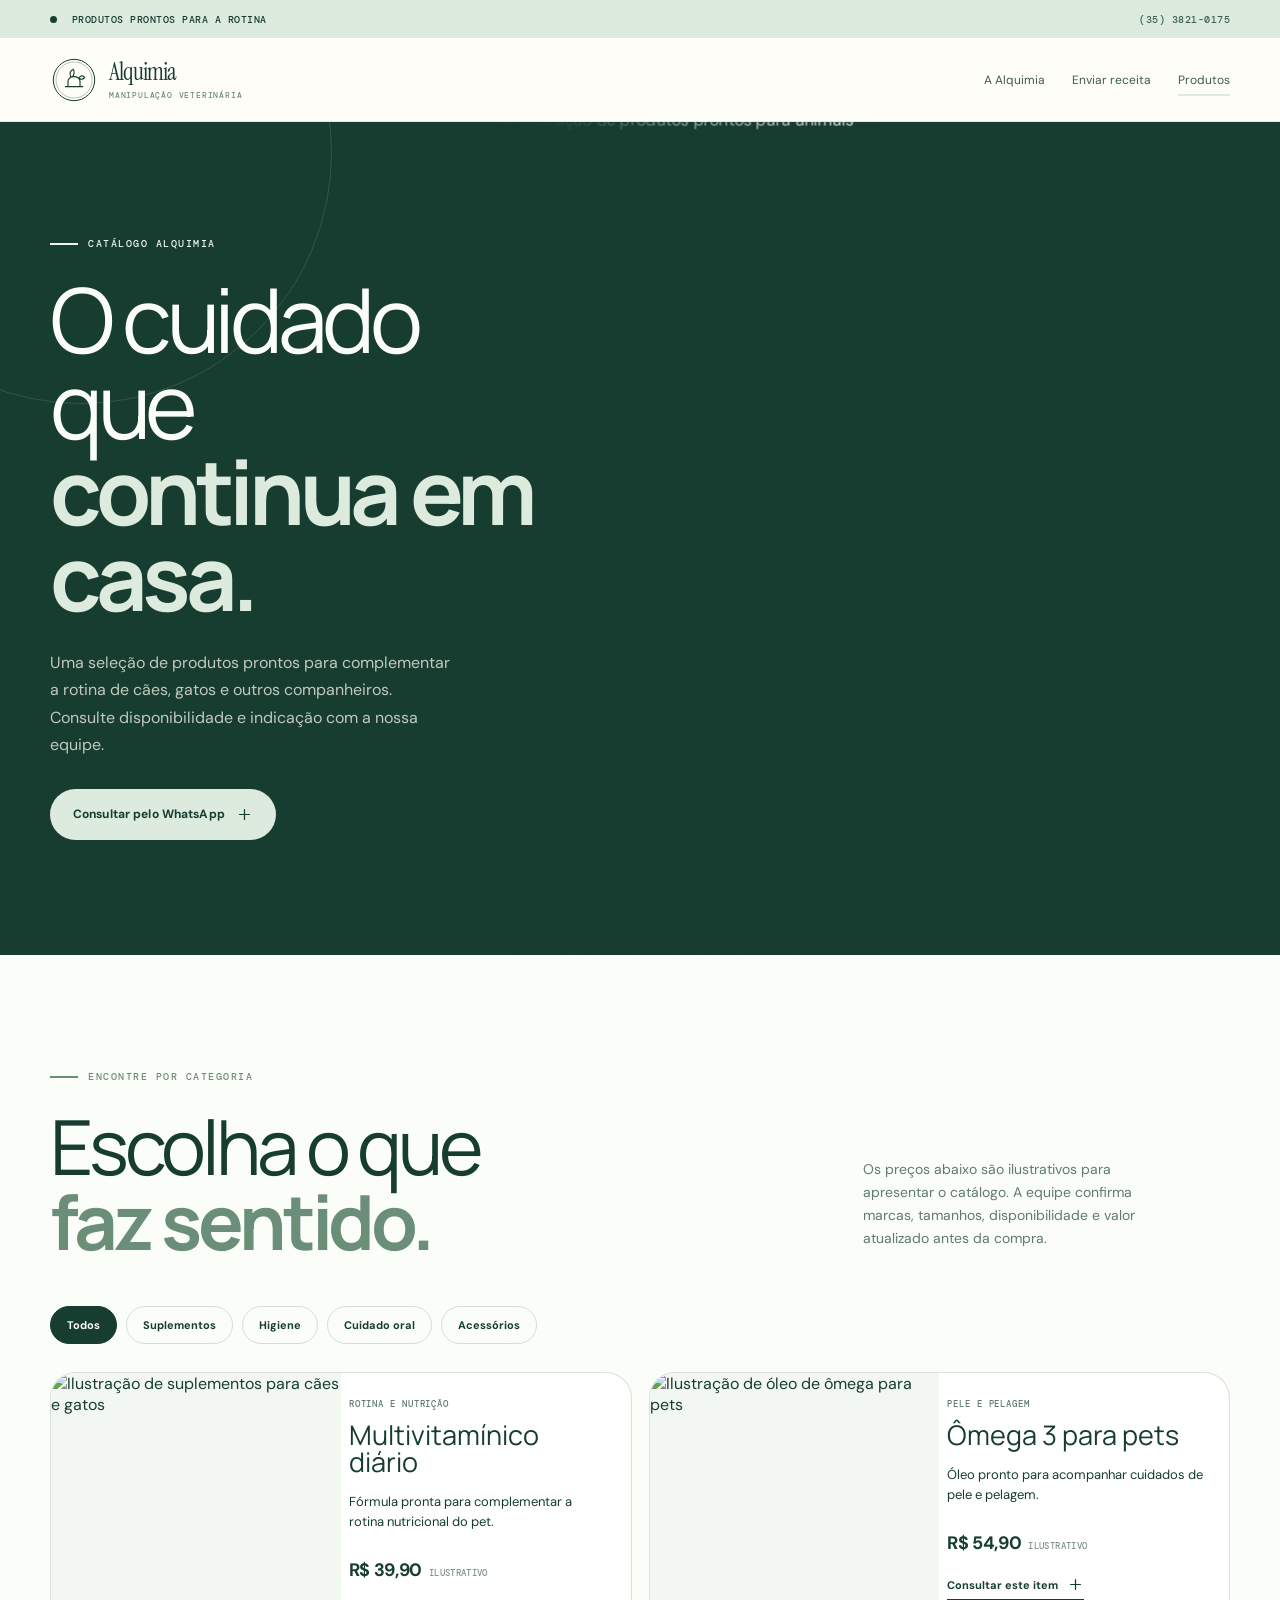
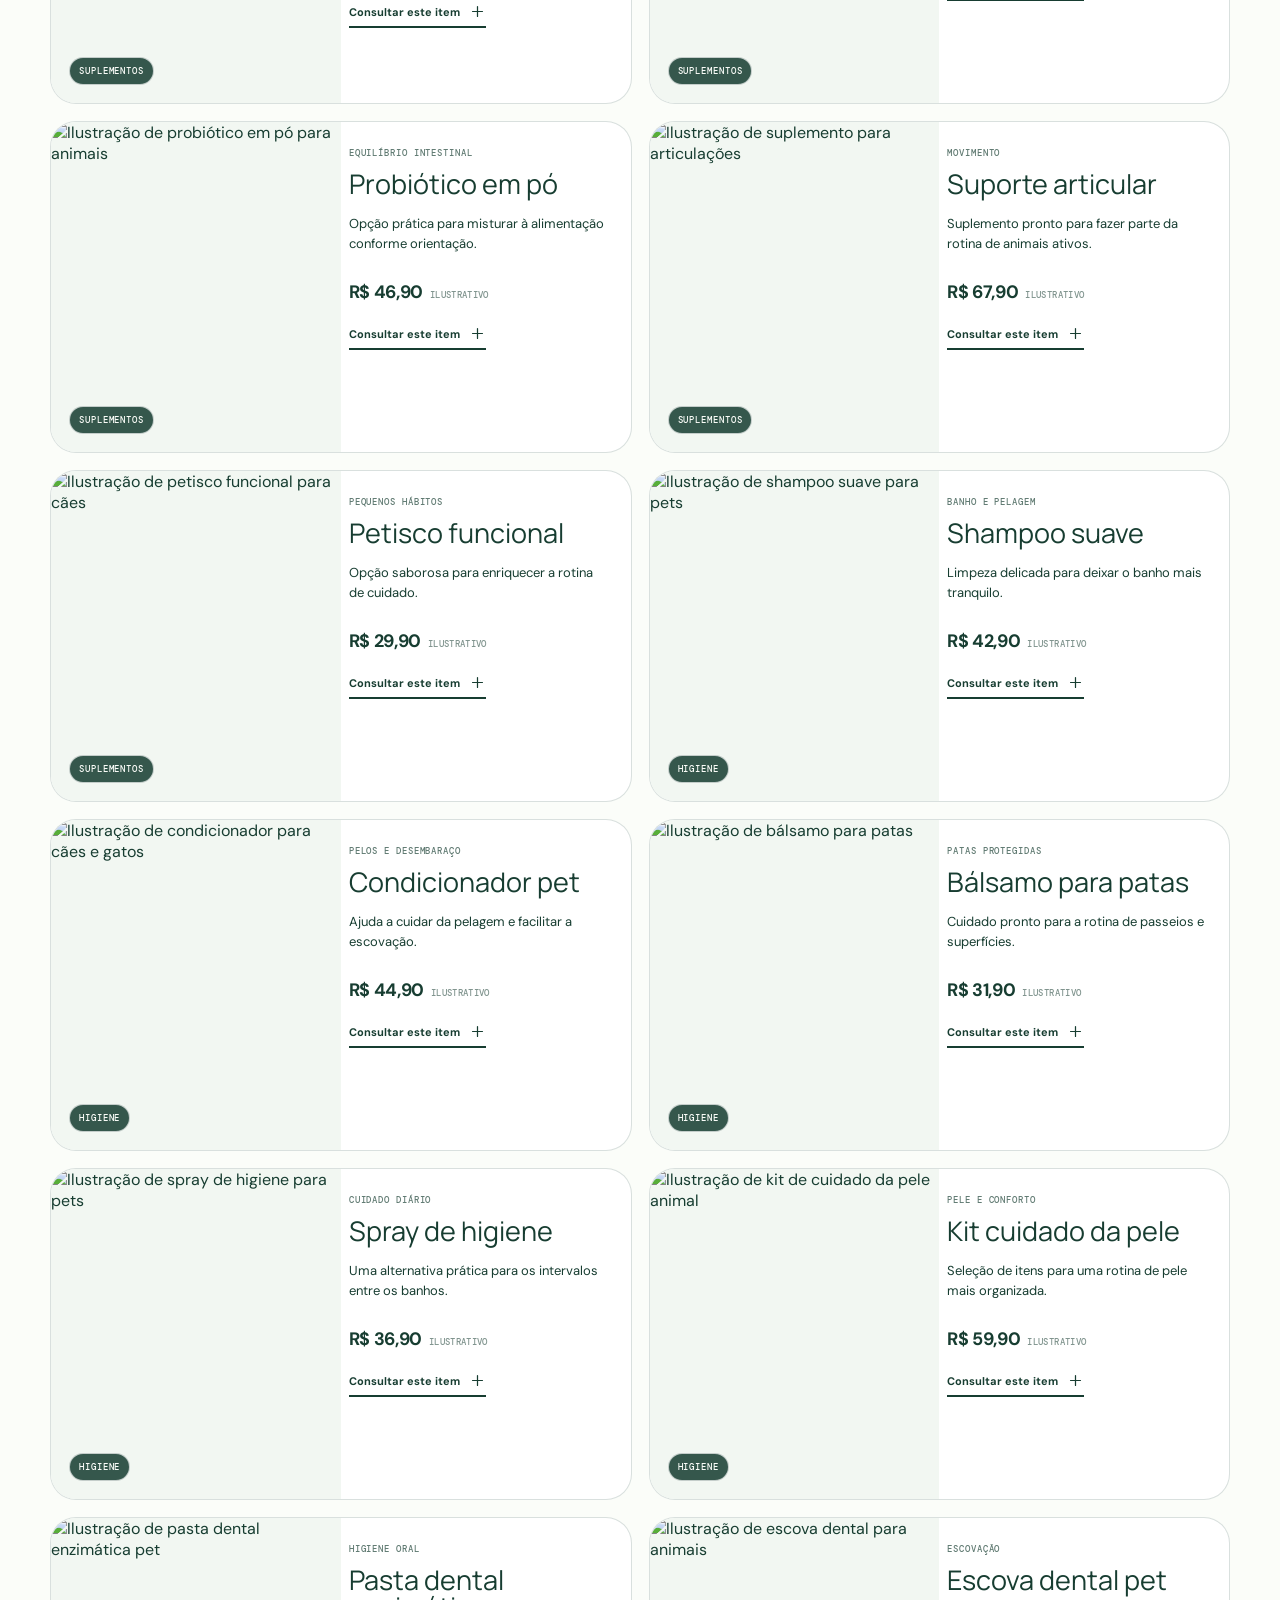
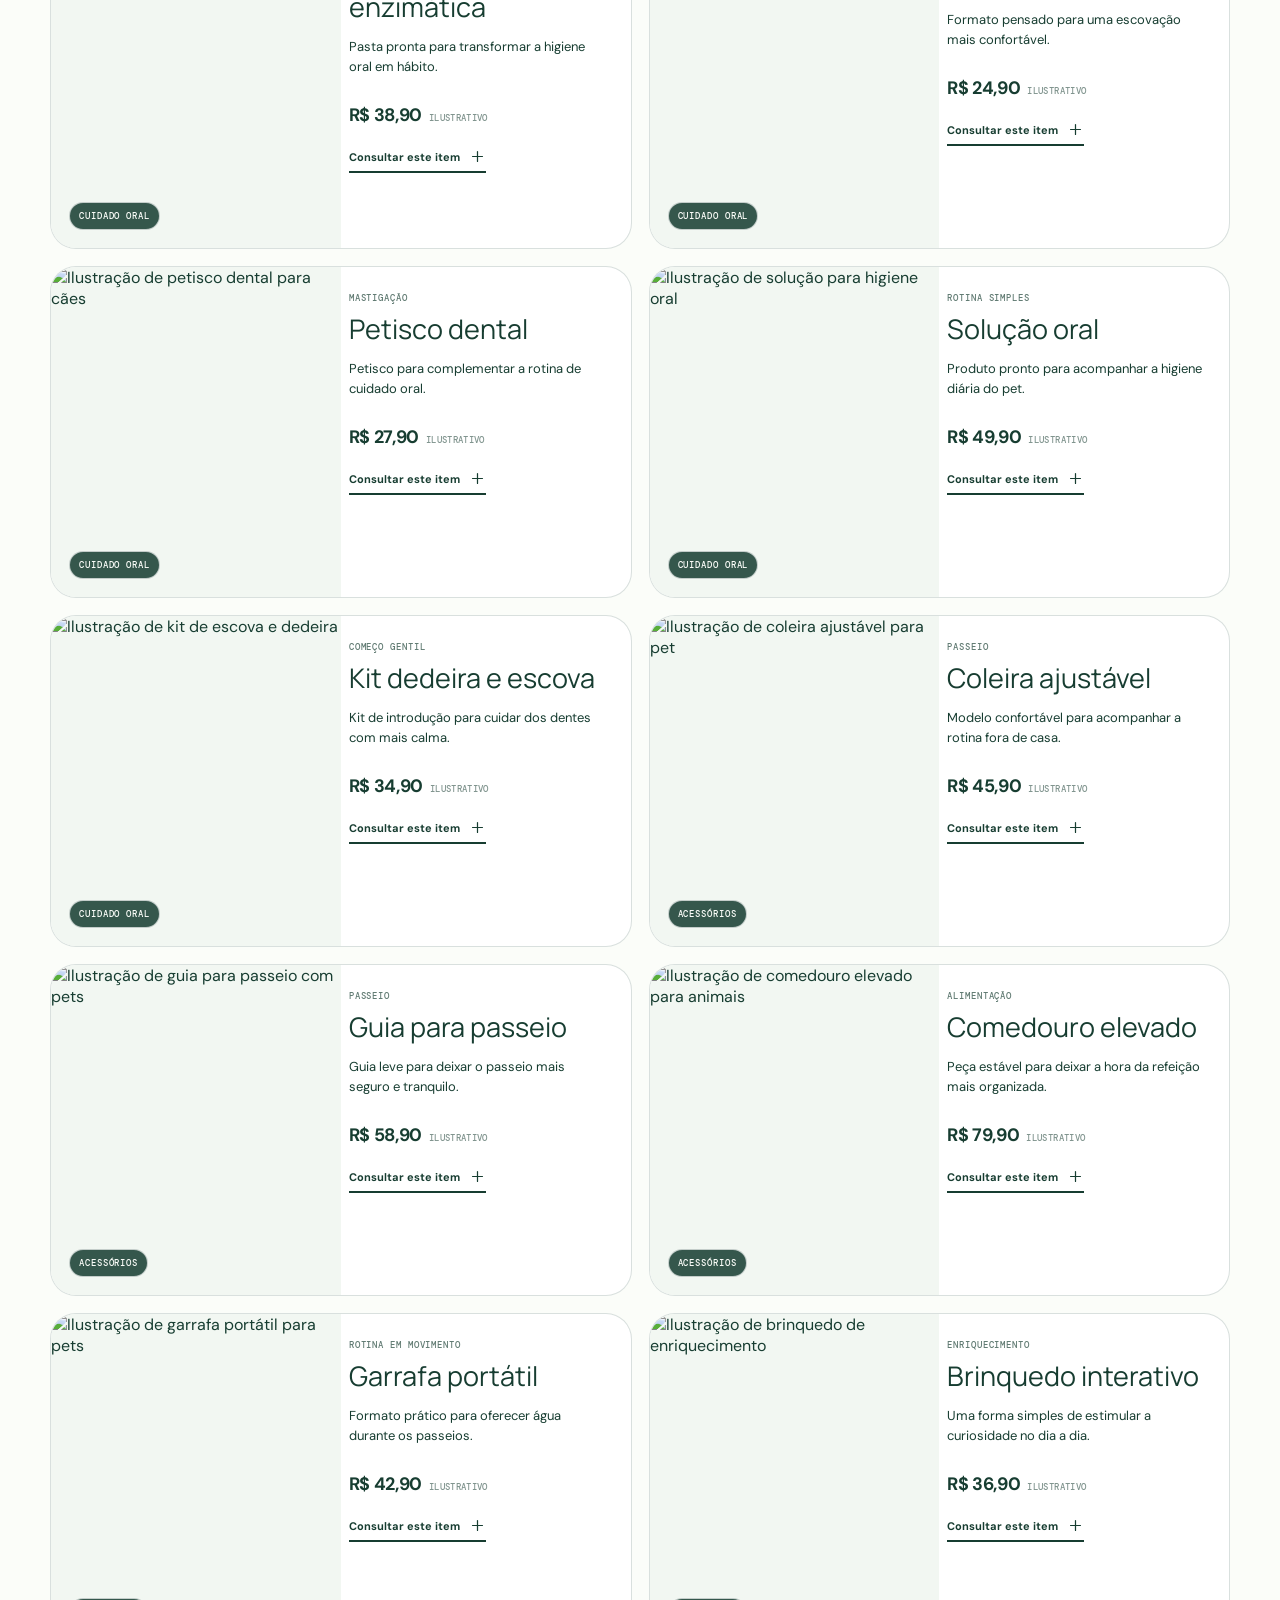
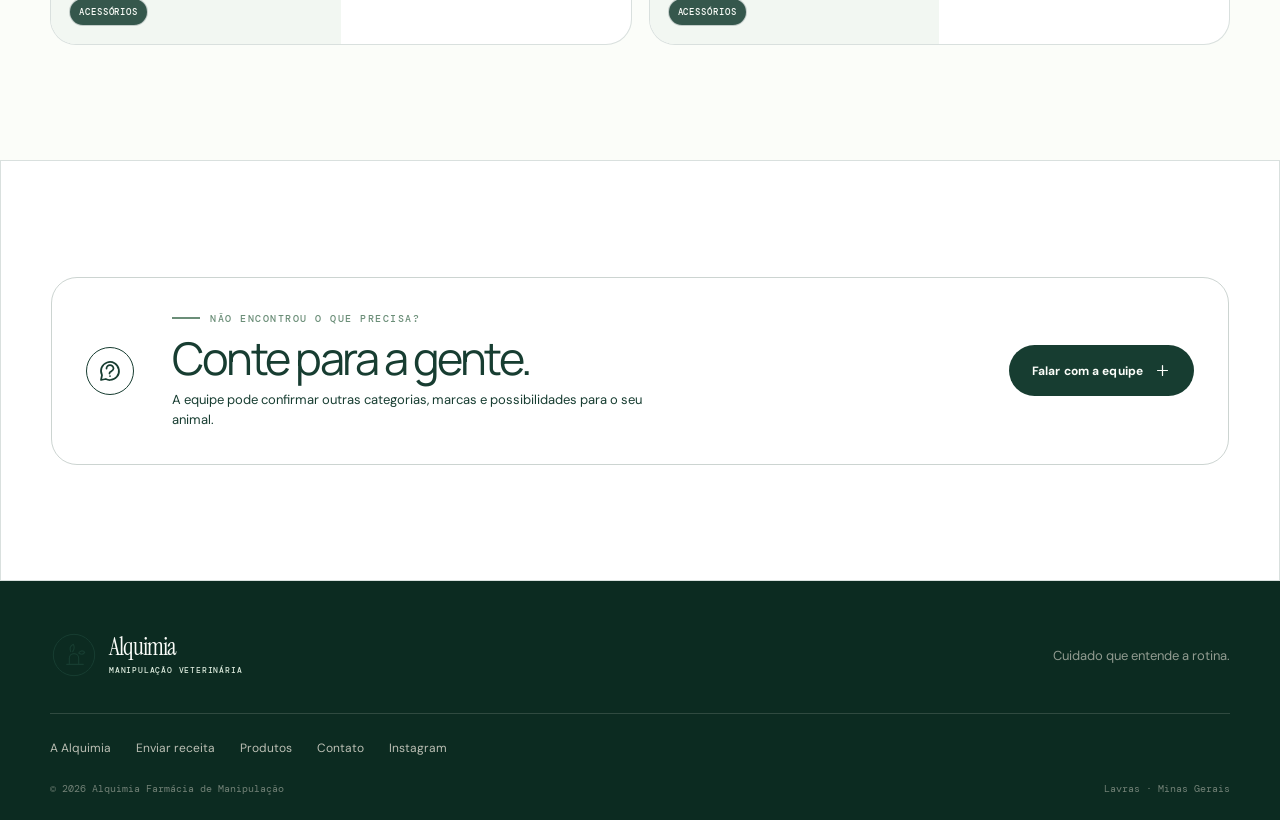
==== produtos.html @ 84a44ffa "Publish Alquimia veterinary pharmacy site Responsive Alquimia veterinary compounding pharmacy site f" ====
<!doctype html>
<html lang="pt-BR">
  <head>
    <meta charset="utf-8" />
    <meta name="viewport" content="width=device-width, initial-scale=1" />
    <meta name="theme-color" content="#173d31" />
    <meta name="description" content="Produtos prontos para a rotina do seu animal na Alquimia, em Lavras." />
    <title>Produtos prontos · Alquimia</title>
    <link rel="stylesheet" href="styles.css" />
  </head>
  <body class="catalog-page">
    <a class="skip-link" href="#conteudo">Ir para o conteúdo principal</a>
    <div class="topline"><p><span class="topline__dot" aria-hidden="true"></span> Produtos prontos para a rotina</p><a href="tel:+553538210175">(35) 3821-0175</a></div>
    <header class="site-header"><a class="brand" href="index.html" aria-label="Alquimia, início"><span class="brand__mark" aria-hidden="true"><svg viewBox="0 0 72 72"><circle cx="36" cy="36" r="31" fill="none" stroke="currentColor" stroke-width="1.5"/><circle cx="36" cy="36" r="27" fill="none" stroke="currentColor" stroke-width=".7" opacity=".65"/><path d="M23 46h26M27 46v-8c0-4 4-7 9-7s9 3 9 7v8M31 31c-2-5 0-9 4-11 2 4 2 7-1 11M43 33c3-4 7-4 9-1-2 3-5 4-9 1Z" fill="none" stroke="currentColor" stroke-width="1.7" stroke-linecap="round" stroke-linejoin="round"/></svg></span><span class="brand__words"><strong>Alquimia</strong><small>Manipulação veterinária</small></span></a><button class="menu-toggle" type="button" aria-label="Abrir menu" aria-expanded="false" aria-controls="site-nav" data-menu-toggle><span class="sr-only">Abrir menu</span><span></span><span></span></button><nav class="site-nav" id="site-nav" aria-label="Navegação principal" data-nav><a href="index.html#sobre">A Alquimia</a><a href="index.html#receita">Enviar receita</a><a class="is-current" href="produtos.html">Produtos</a></nav></header>

    <main id="conteudo">
      <section class="catalog-hero"><div class="catalog-hero__copy reveal"><p class="eyebrow eyebrow--light"><span></span> Catálogo Alquimia</p><h1>O cuidado que<br /><em>continua em casa.</em></h1><p>Uma seleção de produtos prontos para complementar a rotina de cães, gatos e outros companheiros. Consulte disponibilidade e indicação com a nossa equipe.</p><a class="button button--coral" href="https://wa.me/553538210175?text=Ol%C3%A1%2C%20Alquimia%21%20Gostaria%20de%20consultar%20os%20produtos%20prontos%20dispon%C3%ADveis." target="_blank" rel="noreferrer">Consultar pelo WhatsApp <span class="button__icon" aria-hidden="true"><svg viewBox="0 0 24 24"><path d="M12 5v14M5 12h14"/></svg></span></a></div><div class="catalog-hero__image interactive-media reveal reveal--delay" data-interactive-media><img src="assets/ready-products-v2.png" alt="Ilustração de produtos prontos para animais" /></div></section>

      <section class="catalog section-pad"><div class="catalog__top reveal"><div><p class="eyebrow"><span></span> Encontre por categoria</p><h2>Escolha o que<br /><em>faz sentido.</em></h2></div><p>Os preços abaixo são ilustrativos para apresentar o catálogo. A equipe confirma marcas, tamanhos, disponibilidade e valor atualizado antes da compra.</p></div><div class="catalog-filters reveal reveal--delay" role="group" aria-label="Filtrar produtos"><button class="filter-button is-active" type="button" data-filter="all">Todos</button><button class="filter-button" type="button" data-filter="suplementos">Suplementos</button><button class="filter-button" type="button" data-filter="higiene">Higiene</button><button class="filter-button" type="button" data-filter="oral">Cuidado oral</button><button class="filter-button" type="button" data-filter="acessorios">Acessórios</button></div><div class="catalog-grid">
        <article class="catalog-card catalog-card--coral reveal" data-category="suplementos"><div class="catalog-card__visual"><img class="product-photo" src="assets/products-supplements.png" alt="Ilustração de suplementos para cães e gatos" loading="lazy" /><span class="catalog-card__tag">SUPLEMENTOS</span></div><div class="catalog-card__content"><p class="catalog-card__category">Rotina e nutrição</p><h3>Multivitamínico diário</h3><p>Fórmula pronta para complementar a rotina nutricional do pet.</p><strong class="product-price">R$ 39,90 <small>ilustrativo</small></strong><button class="catalog-link" type="button" data-product="multivitamínico diário">Consultar este item <span class="button__icon" aria-hidden="true"><svg viewBox="0 0 24 24"><path d="M12 5v14M5 12h14"/></svg></span></button></div></article>
        <article class="catalog-card catalog-card--coral reveal reveal--delay" data-category="suplementos"><div class="catalog-card__visual"><img class="product-photo" src="assets/products-supplements.png" alt="Ilustração de óleo de ômega para pets" loading="lazy" /><span class="catalog-card__tag">SUPLEMENTOS</span></div><div class="catalog-card__content"><p class="catalog-card__category">Pele e pelagem</p><h3>Ômega 3 para pets</h3><p>Óleo pronto para acompanhar cuidados de pele e pelagem.</p><strong class="product-price">R$ 54,90 <small>ilustrativo</small></strong><button class="catalog-link" type="button" data-product="ômega 3 para pets">Consultar este item <span class="button__icon" aria-hidden="true"><svg viewBox="0 0 24 24"><path d="M12 5v14M5 12h14"/></svg></span></button></div></article>
        <article class="catalog-card catalog-card--coral reveal reveal--delay" data-category="suplementos"><div class="catalog-card__visual"><img class="product-photo" src="assets/products-supplements.png" alt="Ilustração de probiótico em pó para animais" loading="lazy" /><span class="catalog-card__tag">SUPLEMENTOS</span></div><div class="catalog-card__content"><p class="catalog-card__category">Equilíbrio intestinal</p><h3>Probiótico em pó</h3><p>Opção prática para misturar à alimentação conforme orientação.</p><strong class="product-price">R$ 46,90 <small>ilustrativo</small></strong><button class="catalog-link" type="button" data-product="probiótico em pó">Consultar este item <span class="button__icon" aria-hidden="true"><svg viewBox="0 0 24 24"><path d="M12 5v14M5 12h14"/></svg></span></button></div></article>
        <article class="catalog-card catalog-card--coral reveal reveal--delay" data-category="suplementos"><div class="catalog-card__visual"><img class="product-photo" src="assets/products-supplements.png" alt="Ilustração de suplemento para articulações" loading="lazy" /><span class="catalog-card__tag">SUPLEMENTOS</span></div><div class="catalog-card__content"><p class="catalog-card__category">Movimento</p><h3>Suporte articular</h3><p>Suplemento pronto para fazer parte da rotina de animais ativos.</p><strong class="product-price">R$ 67,90 <small>ilustrativo</small></strong><button class="catalog-link" type="button" data-product="suporte articular">Consultar este item <span class="button__icon" aria-hidden="true"><svg viewBox="0 0 24 24"><path d="M12 5v14M5 12h14"/></svg></span></button></div></article>
        <article class="catalog-card catalog-card--coral reveal reveal--delay" data-category="suplementos"><div class="catalog-card__visual"><img class="product-photo" src="assets/products-supplements.png" alt="Ilustração de petisco funcional para cães" loading="lazy" /><span class="catalog-card__tag">SUPLEMENTOS</span></div><div class="catalog-card__content"><p class="catalog-card__category">Pequenos hábitos</p><h3>Petisco funcional</h3><p>Opção saborosa para enriquecer a rotina de cuidado.</p><strong class="product-price">R$ 29,90 <small>ilustrativo</small></strong><button class="catalog-link" type="button" data-product="petisco funcional">Consultar este item <span class="button__icon" aria-hidden="true"><svg viewBox="0 0 24 24"><path d="M12 5v14M5 12h14"/></svg></span></button></div></article>
        <article class="catalog-card catalog-card--yellow reveal" data-category="higiene"><div class="catalog-card__visual"><img class="product-photo" src="assets/products-hygiene.png" alt="Ilustração de shampoo suave para pets" loading="lazy" /><span class="catalog-card__tag">HIGIENE</span></div><div class="catalog-card__content"><p class="catalog-card__category">Banho e pelagem</p><h3>Shampoo suave</h3><p>Limpeza delicada para deixar o banho mais tranquilo.</p><strong class="product-price">R$ 42,90 <small>ilustrativo</small></strong><button class="catalog-link" type="button" data-product="shampoo suave">Consultar este item <span class="button__icon" aria-hidden="true"><svg viewBox="0 0 24 24"><path d="M12 5v14M5 12h14"/></svg></span></button></div></article>
        <article class="catalog-card catalog-card--yellow reveal reveal--delay" data-category="higiene"><div class="catalog-card__visual"><img class="product-photo" src="assets/products-hygiene.png" alt="Ilustração de condicionador para cães e gatos" loading="lazy" /><span class="catalog-card__tag">HIGIENE</span></div><div class="catalog-card__content"><p class="catalog-card__category">Pelos e desembaraço</p><h3>Condicionador pet</h3><p>Ajuda a cuidar da pelagem e facilitar a escovação.</p><strong class="product-price">R$ 44,90 <small>ilustrativo</small></strong><button class="catalog-link" type="button" data-product="condicionador pet">Consultar este item <span class="button__icon" aria-hidden="true"><svg viewBox="0 0 24 24"><path d="M12 5v14M5 12h14"/></svg></span></button></div></article>
        <article class="catalog-card catalog-card--yellow reveal reveal reveal--delay" data-category="higiene"><div class="catalog-card__visual"><img class="product-photo" src="assets/products-hygiene.png" alt="Ilustração de bálsamo para patas" loading="lazy" /><span class="catalog-card__tag">HIGIENE</span></div><div class="catalog-card__content"><p class="catalog-card__category">Patas protegidas</p><h3>Bálsamo para patas</h3><p>Cuidado pronto para a rotina de passeios e superfícies.</p><strong class="product-price">R$ 31,90 <small>ilustrativo</small></strong><button class="catalog-link" type="button" data-product="bálsamo para patas">Consultar este item <span class="button__icon" aria-hidden="true"><svg viewBox="0 0 24 24"><path d="M12 5v14M5 12h14"/></svg></span></button></div></article>
        <article class="catalog-card catalog-card--yellow reveal reveal--delay" data-category="higiene"><div class="catalog-card__visual"><img class="product-photo" src="assets/products-hygiene.png" alt="Ilustração de spray de higiene para pets" loading="lazy" /><span class="catalog-card__tag">HIGIENE</span></div><div class="catalog-card__content"><p class="catalog-card__category">Cuidado diário</p><h3>Spray de higiene</h3><p>Uma alternativa prática para os intervalos entre os banhos.</p><strong class="product-price">R$ 36,90 <small>ilustrativo</small></strong><button class="catalog-link" type="button" data-product="spray de higiene">Consultar este item <span class="button__icon" aria-hidden="true"><svg viewBox="0 0 24 24"><path d="M12 5v14M5 12h14"/></svg></span></button></div></article>
        <article class="catalog-card catalog-card--yellow reveal reveal--delay" data-category="higiene"><div class="catalog-card__visual"><img class="product-photo" src="assets/products-hygiene.png" alt="Ilustração de kit de cuidado da pele animal" loading="lazy" /><span class="catalog-card__tag">HIGIENE</span></div><div class="catalog-card__content"><p class="catalog-card__category">Pele e conforto</p><h3>Kit cuidado da pele</h3><p>Seleção de itens para uma rotina de pele mais organizada.</p><strong class="product-price">R$ 59,90 <small>ilustrativo</small></strong><button class="catalog-link" type="button" data-product="kit cuidado da pele">Consultar este item <span class="button__icon" aria-hidden="true"><svg viewBox="0 0 24 24"><path d="M12 5v14M5 12h14"/></svg></span></button></div></article>
        <article class="catalog-card catalog-card--blue reveal" data-category="oral"><div class="catalog-card__visual"><img class="product-photo" src="assets/products-oral.png" alt="Ilustração de pasta dental enzimática pet" loading="lazy" /><span class="catalog-card__tag">CUIDADO ORAL</span></div><div class="catalog-card__content"><p class="catalog-card__category">Higiene oral</p><h3>Pasta dental enzimática</h3><p>Pasta pronta para transformar a higiene oral em hábito.</p><strong class="product-price">R$ 38,90 <small>ilustrativo</small></strong><button class="catalog-link" type="button" data-product="pasta dental enzimática">Consultar este item <span class="button__icon" aria-hidden="true"><svg viewBox="0 0 24 24"><path d="M12 5v14M5 12h14"/></svg></span></button></div></article>
        <article class="catalog-card catalog-card--blue reveal reveal--delay" data-category="oral"><div class="catalog-card__visual"><img class="product-photo" src="assets/products-oral.png" alt="Ilustração de escova dental para animais" loading="lazy" /><span class="catalog-card__tag">CUIDADO ORAL</span></div><div class="catalog-card__content"><p class="catalog-card__category">Escovação</p><h3>Escova dental pet</h3><p>Formato pensado para uma escovação mais confortável.</p><strong class="product-price">R$ 24,90 <small>ilustrativo</small></strong><button class="catalog-link" type="button" data-product="escova dental pet">Consultar este item <span class="button__icon" aria-hidden="true"><svg viewBox="0 0 24 24"><path d="M12 5v14M5 12h14"/></svg></span></button></div></article>
        <article class="catalog-card catalog-card--blue reveal reveal--delay" data-category="oral"><div class="catalog-card__visual"><img class="product-photo" src="assets/products-oral.png" alt="Ilustração de petisco dental para cães" loading="lazy" /><span class="catalog-card__tag">CUIDADO ORAL</span></div><div class="catalog-card__content"><p class="catalog-card__category">Mastigação</p><h3>Petisco dental</h3><p>Petisco para complementar a rotina de cuidado oral.</p><strong class="product-price">R$ 27,90 <small>ilustrativo</small></strong><button class="catalog-link" type="button" data-product="petisco dental">Consultar este item <span class="button__icon" aria-hidden="true"><svg viewBox="0 0 24 24"><path d="M12 5v14M5 12h14"/></svg></span></button></div></article>
        <article class="catalog-card catalog-card--blue reveal reveal--delay" data-category="oral"><div class="catalog-card__visual"><img class="product-photo" src="assets/products-oral.png" alt="Ilustração de solução para higiene oral" loading="lazy" /><span class="catalog-card__tag">CUIDADO ORAL</span></div><div class="catalog-card__content"><p class="catalog-card__category">Rotina simples</p><h3>Solução oral</h3><p>Produto pronto para acompanhar a higiene diária do pet.</p><strong class="product-price">R$ 49,90 <small>ilustrativo</small></strong><button class="catalog-link" type="button" data-product="solução para higiene oral">Consultar este item <span class="button__icon" aria-hidden="true"><svg viewBox="0 0 24 24"><path d="M12 5v14M5 12h14"/></svg></span></button></div></article>
        <article class="catalog-card catalog-card--blue reveal reveal--delay" data-category="oral"><div class="catalog-card__visual"><img class="product-photo" src="assets/products-oral.png" alt="Ilustração de kit de escova e dedeira" loading="lazy" /><span class="catalog-card__tag">CUIDADO ORAL</span></div><div class="catalog-card__content"><p class="catalog-card__category">Começo gentil</p><h3>Kit dedeira e escova</h3><p>Kit de introdução para cuidar dos dentes com mais calma.</p><strong class="product-price">R$ 34,90 <small>ilustrativo</small></strong><button class="catalog-link" type="button" data-product="kit dedeira e escova">Consultar este item <span class="button__icon" aria-hidden="true"><svg viewBox="0 0 24 24"><path d="M12 5v14M5 12h14"/></svg></span></button></div></article>
        <article class="catalog-card catalog-card--lilac reveal" data-category="acessorios"><div class="catalog-card__visual"><img class="product-photo" src="assets/products-accessories.png" alt="Ilustração de coleira ajustável para pet" loading="lazy" /><span class="catalog-card__tag">ACESSÓRIOS</span></div><div class="catalog-card__content"><p class="catalog-card__category">Passeio</p><h3>Coleira ajustável</h3><p>Modelo confortável para acompanhar a rotina fora de casa.</p><strong class="product-price">R$ 45,90 <small>ilustrativo</small></strong><button class="catalog-link" type="button" data-product="coleira ajustável">Consultar este item <span class="button__icon" aria-hidden="true"><svg viewBox="0 0 24 24"><path d="M12 5v14M5 12h14"/></svg></span></button></div></article>
        <article class="catalog-card catalog-card--lilac reveal reveal--delay" data-category="acessorios"><div class="catalog-card__visual"><img class="product-photo" src="assets/products-accessories.png" alt="Ilustração de guia para passeio com pets" loading="lazy" /><span class="catalog-card__tag">ACESSÓRIOS</span></div><div class="catalog-card__content"><p class="catalog-card__category">Passeio</p><h3>Guia para passeio</h3><p>Guia leve para deixar o passeio mais seguro e tranquilo.</p><strong class="product-price">R$ 58,90 <small>ilustrativo</small></strong><button class="catalog-link" type="button" data-product="guia para passeio">Consultar este item <span class="button__icon" aria-hidden="true"><svg viewBox="0 0 24 24"><path d="M12 5v14M5 12h14"/></svg></span></button></div></article>
        <article class="catalog-card catalog-card--lilac reveal reveal--delay" data-category="acessorios"><div class="catalog-card__visual"><img class="product-photo" src="assets/products-accessories.png" alt="Ilustração de comedouro elevado para animais" loading="lazy" /><span class="catalog-card__tag">ACESSÓRIOS</span></div><div class="catalog-card__content"><p class="catalog-card__category">Alimentação</p><h3>Comedouro elevado</h3><p>Peça estável para deixar a hora da refeição mais organizada.</p><strong class="product-price">R$ 79,90 <small>ilustrativo</small></strong><button class="catalog-link" type="button" data-product="comedouro elevado">Consultar este item <span class="button__icon" aria-hidden="true"><svg viewBox="0 0 24 24"><path d="M12 5v14M5 12h14"/></svg></span></button></div></article>
        <article class="catalog-card catalog-card--lilac reveal reveal--delay" data-category="acessorios"><div class="catalog-card__visual"><img class="product-photo" src="assets/products-accessories.png" alt="Ilustração de garrafa portátil para pets" loading="lazy" /><span class="catalog-card__tag">ACESSÓRIOS</span></div><div class="catalog-card__content"><p class="catalog-card__category">Rotina em movimento</p><h3>Garrafa portátil</h3><p>Formato prático para oferecer água durante os passeios.</p><strong class="product-price">R$ 42,90 <small>ilustrativo</small></strong><button class="catalog-link" type="button" data-product="garrafa portátil">Consultar este item <span class="button__icon" aria-hidden="true"><svg viewBox="0 0 24 24"><path d="M12 5v14M5 12h14"/></svg></span></button></div></article>
        <article class="catalog-card catalog-card--lilac reveal reveal--delay" data-category="acessorios"><div class="catalog-card__visual"><img class="product-photo" src="assets/products-accessories.png" alt="Ilustração de brinquedo de enriquecimento" loading="lazy" /><span class="catalog-card__tag">ACESSÓRIOS</span></div><div class="catalog-card__content"><p class="catalog-card__category">Enriquecimento</p><h3>Brinquedo interativo</h3><p>Uma forma simples de estimular a curiosidade no dia a dia.</p><strong class="product-price">R$ 36,90 <small>ilustrativo</small></strong><button class="catalog-link" type="button" data-product="brinquedo interativo">Consultar este item <span class="button__icon" aria-hidden="true"><svg viewBox="0 0 24 24"><path d="M12 5v14M5 12h14"/></svg></span></button></div></article>
      </div><div class="catalog-empty" data-catalog-empty hidden>Nenhuma categoria encontrada. Fale com a equipe para descobrir outras opções.</div></section>

      <section class="catalog-help section-pad"><div class="catalog-help__inner reveal"><span class="help-icon" aria-hidden="true"><svg viewBox="0 0 24 24"><path d="M12 21a9 9 0 1 0-8-4.8L3 21l4.8-1A9 9 0 0 0 12 21Z"/><path d="M8.5 9.5a3.5 3.5 0 0 1 7 0c0 2-2 2.4-3.2 3.4-.5.4-.8.8-.8 1.6M12 17h.01"/></svg></span><div><p class="eyebrow"><span></span> Não encontrou o que precisa?</p><h2>Conte para a gente.</h2><p>A equipe pode confirmar outras categorias, marcas e possibilidades para o seu animal.</p></div><a class="button button--dark" href="https://wa.me/553538210175?text=Ol%C3%A1%2C%20Alquimia%21%20N%C3%A3o%20encontrei%20o%20que%20procuro%20no%20cat%C3%A1logo%20e%20gostaria%20de%20uma%20orienta%C3%A7%C3%A3o." target="_blank" rel="noreferrer">Falar com a equipe <span class="button__icon" aria-hidden="true"><svg viewBox="0 0 24 24"><path d="M12 5v14M5 12h14"/></svg></span></a></div></section>
    </main>

    <footer class="site-footer"><div class="footer__brand"><a class="brand brand--footer" href="index.html"><span class="brand__mark" aria-hidden="true"><svg viewBox="0 0 72 72"><circle cx="36" cy="36" r="31" fill="none" stroke="currentColor" stroke-width="1.5"/><path d="M25 50h25M29 50v-9c0-4 3-7 7-7s7 3 7 7v9M31 31c-2-5 0-9 4-11 2 4 2 7-1 11M43 33c3-4 7-4 9-1-2 3-5 4-9 1Z" fill="none" stroke="currentColor" stroke-width="1.7" stroke-linecap="round" stroke-linejoin="round"/></svg></span><span class="brand__words"><strong>Alquimia</strong><small>Manipulação veterinária</small></span></a><p>Cuidado que entende a rotina.</p></div><div class="footer__links"><a href="index.html#sobre">A Alquimia</a><a href="index.html#receita">Enviar receita</a><a href="produtos.html">Produtos</a><a href="index.html#contato">Contato</a><a href="https://www.instagram.com/manipulacaoalquimia/" target="_blank" rel="noreferrer">Instagram</a></div><div class="footer__bottom"><span>© <span data-year></span> Alquimia Farmácia de Manipulação</span><span>Lavras · Minas Gerais</span></div></footer>
    <script src="script.js" defer></script>
  </body>
</html>
---- styles.css ----
@import url('https://fonts.googleapis.com/css2?family=DM+Mono:wght@400;500&family=DM+Sans:wght@400;500;600;700&family=Instrument+Serif:ital@0;1&family=Manrope:wght@400;500;600;700;800&display=swap');

:root { --forest:#173d31; --forest-deep:#0c2b21; --ink:#173d31; --cream:#fbfdf9; --paper:#f2f7f2; --coral:#dcebdd; --coral-deep:#6b8e78; --yellow:#edf5ed; --blue:#e4f0e7; --lilac:#eef4ee; --white:#ffffff; --line:rgba(23,61,49,.16); --display:'Manrope',Arial,sans-serif; --brand-display:'Instrument Serif',Georgia,serif; --sans:'DM Sans',Arial,sans-serif; --mono:'DM Mono',monospace; --max:1180px; --radius:26px; }
* { box-sizing:border-box; }
html { scroll-behavior:smooth; }
body { margin:0; color:var(--ink); background:var(--paper); font-family:var(--sans); -webkit-font-smoothing:antialiased; }
body:has(.catalog-page) { background:var(--cream); }
a { color:inherit; text-decoration:none; }
button,input,select,textarea { color:inherit; font:inherit; }
button { cursor:pointer; }
img { max-width:100%; }
section[id] { scroll-margin-top:105px; }
.sr-only { position:absolute; width:1px; height:1px; padding:0; margin:-1px; overflow:hidden; clip:rect(0,0,0,0); white-space:nowrap; border:0; }
.skip-link { position:fixed; z-index:50; top:10px; left:10px; padding:11px 16px; border-radius:999px; background:var(--yellow); color:var(--forest); font-size:12px; font-weight:700; transform:translateY(-160%); transition:transform .2s ease; }
.skip-link:focus { transform:none; }
:focus-visible { outline:3px solid var(--coral-deep); outline-offset:4px; }
::selection { background:var(--yellow); color:var(--forest); }
.topline { min-height:38px; padding:8px max(24px,calc((100vw - var(--max)) / 2)); display:flex; align-items:center; justify-content:space-between; gap:18px; background:var(--coral); color:var(--forest); font:500 10px var(--mono); letter-spacing:.05em; text-transform:uppercase; }
.topline p,.topline a { margin:0; }
.topline a { opacity:.8; transition:opacity .2s ease; }
.topline a:hover { opacity:1; }
.topline__dot { width:7px; height:7px; display:inline-block; margin-right:8px; border-radius:50%; background:var(--forest); }
.site-header { position:sticky; z-index:30; top:0; min-height:84px; padding:14px max(24px,calc((100vw - var(--max)) / 2)); display:flex; align-items:center; justify-content:space-between; gap:32px; background:rgba(255,253,249,.92); border-bottom:1px solid rgba(23,61,49,.11); backdrop-filter:blur(18px); }
.brand { display:inline-flex; align-items:center; gap:11px; min-width:max-content; }
.brand__mark { display:grid; place-items:center; width:48px; height:48px; color:var(--forest); }
.brand__mark svg { width:100%; height:100%; }
.brand__words { display:flex; flex-direction:column; line-height:1; }
.brand__words strong { font:400 24px/1 var(--brand-display); letter-spacing:-.04em; }
.brand__words small { margin-top:6px; color:var(--coral-deep); font:500 8px var(--mono); letter-spacing:.1em; text-transform:uppercase; }
.site-nav { display:flex; align-items:center; gap:27px; font-size:12px; color:rgba(23,61,49,.84); }
.site-nav > a:not(.button) { position:relative; padding:12px 0; }
.site-nav > a:not(.button)::after { content:''; position:absolute; right:100%; bottom:4px; left:0; height:2px; background:var(--coral); transition:right .24s ease; }
.site-nav > a:not(.button):hover::after,.site-nav > a.is-current::after { right:0; }
.button { display:inline-flex; align-items:center; justify-content:center; gap:11px; border:1px solid transparent; border-radius:999px; padding:16px 22px; font-size:12px; font-weight:700; letter-spacing:.01em; transition:transform .25s ease,background .25s ease,color .25s ease,border-color .25s ease; }
.button:hover { transform:translateY(-2px); }
.button--small { padding:12px 17px; font-size:11px; }
.button--coral { background:var(--coral); color:var(--forest); }
.button--coral:hover { background:var(--coral-deep); color:var(--cream); }
.button--dark { background:var(--forest); color:var(--cream); }
.button--dark:hover { background:var(--forest-deep); }
.button--light { background:var(--cream); color:var(--forest); }
.button--outline { border-color:rgba(255,248,237,.6); color:var(--cream); background:transparent; }
.button--outline:hover { border-color:var(--yellow); color:var(--yellow); }
.button--full { width:100%; }
.button__icon { display:grid; place-items:center; width:17px; height:17px; }
.button__icon svg,.line-icon svg,.mini-card__icon svg,.process-icon svg,.contact-icon svg,.help-icon svg,.file-drop__icon svg,.form-heading__icon svg { width:100%; height:100%; fill:none; stroke:currentColor; stroke-width:1.75; stroke-linecap:round; stroke-linejoin:round; }
.menu-toggle { display:none; width:44px; height:44px; padding:10px; border:1px solid var(--line); border-radius:50%; background:transparent; }
.menu-toggle span:not(.sr-only) { display:block; height:2px; margin:5px 3px; background:var(--forest); transition:transform .2s ease; }

.hero { position:relative; min-height:calc(100vh - 122px); display:flex; align-items:center; padding:clamp(70px,9vw,124px) max(24px,calc((100vw - var(--max)) / 2)); overflow:hidden; background:var(--forest); color:var(--cream); isolation:isolate; }
.hero::before { content:''; position:absolute; top:-210px; left:-100px; width:430px; height:430px; border:1px solid rgba(255,248,237,.14); border-radius:50%; }
.hero::after { content:''; position:absolute; right:-160px; bottom:-230px; width:530px; height:530px; border:1px solid rgba(255,255,255,.14); border-radius:50%; }
.hero__copy { position:relative; z-index:3; width:52%; max-width:610px; }
.eyebrow { display:flex; align-items:center; gap:10px; margin:0 0 26px; color:var(--coral-deep); font:500 10px var(--mono); letter-spacing:.15em; text-transform:uppercase; }
.eyebrow span:first-child { width:28px; height:2px; background:currentColor; }
.eyebrow--light { color:var(--yellow); }
.hero h1,.story h2,.recipe__intro h2,.process__intro h2,.catalog-teaser__copy h2,.section-heading h2,.contact h2,.faq h2,.catalog__top h2,.catalog-help h2 { margin:0; font:400 clamp(46px,6.3vw,84px)/.98 var(--display); letter-spacing:-.055em; }
h1 em,h2 em { color:var(--coral-deep); font-style:normal; font-weight:700; }
.hero__intro { max-width:520px; margin:30px 0 0; font-size:17px; line-height:1.7; color:rgba(255,248,237,.76); }
.hero__actions { display:flex; align-items:center; flex-wrap:wrap; gap:12px; margin-top:35px; }
.hero__trust { display:flex; align-items:center; flex-wrap:wrap; gap:10px; margin-top:48px; color:rgba(255,248,237,.7); font:500 10px var(--mono); letter-spacing:.03em; text-transform:uppercase; }
.trust-paw { display:grid; place-items:center; width:25px; height:25px; border:1px solid var(--yellow); border-radius:50%; color:var(--yellow); }
.trust-divider { width:18px; height:1px; background:rgba(255,248,237,.3); }
.hero__media { position:absolute; z-index:1; top:0; right:0; bottom:0; width:65%; display:flex; align-items:center; justify-content:flex-end; pointer-events:auto; }
.hero__media::after { content:''; position:absolute; inset:0; background:linear-gradient(90deg,var(--forest) 0%,rgba(23,61,49,.55) 13%,transparent 42%),linear-gradient(0deg,rgba(23,61,49,.2),transparent 25%,rgba(23,61,49,.2)); pointer-events:none; }
.hero__media img { width:100%; height:100%; object-fit:cover; object-position:center; opacity:.92; mix-blend-mode:screen; mask-image:linear-gradient(90deg,transparent 0%,black 24%,black 100%); transform:translate3d(calc(var(--move-x,0) * 1px),calc(var(--move-y,0) * 1px),0) scale(1.04); transition:transform .65s cubic-bezier(.2,.8,.2,1); }
.media-note { position:absolute; z-index:2; display:inline-flex; padding:8px 11px; border:1px solid rgba(255,248,237,.32); border-radius:999px; background:rgba(23,61,49,.5); color:var(--cream); font:500 9px var(--mono); letter-spacing:.06em; text-transform:uppercase; backdrop-filter:blur(7px); opacity:.85; }
.media-note--one { top:26%; right:9%; transform:translate3d(calc(var(--move-x,0) * -.35px),calc(var(--move-y,0) * -.35px),0); }
.media-note--two { bottom:18%; right:32%; transform:translate3d(calc(var(--move-x,0) * -.6px),calc(var(--move-y,0) * -.6px),0); }
.confidence-row { display:grid; grid-template-columns:repeat(3,1fr); background:var(--yellow); color:var(--forest); }
.confidence-row > div { display:grid; grid-template-columns:50px 1fr; grid-template-rows:auto auto; column-gap:13px; align-items:center; padding:27px max(24px,calc((100vw - var(--max)) / 2)); }
.confidence-row > div + div { padding-left:26px; border-left:1px solid rgba(23,61,49,.2); }
.confidence-row strong { font-size:13px; }.confidence-row small { margin-top:5px; font-size:11px; line-height:1.4; opacity:.7; }.line-icon { grid-row:1 / span 2; display:grid; place-items:center; width:43px; height:43px; padding:10px; border:1.5px solid var(--forest); border-radius:50%; }.line-icon--cream { background:var(--cream); }.line-icon--blue { background:var(--blue); }.line-icon--lilac { background:var(--lilac); }
.section-pad { padding:clamp(80px,9vw,135px) max(24px,calc((100vw - var(--max)) / 2)); }
.story { background:var(--cream); }.story__grid { display:grid; grid-template-columns:.88fr 1.12fr; gap:clamp(50px,9vw,130px); align-items:start; }.story h2 { font-size:clamp(47px,5.8vw,76px); }.story__copy > p:not(.eyebrow) { max-width:480px; margin:29px 0 28px; font-size:16px; line-height:1.75; color:rgba(23,61,49,.75); }.text-link { display:inline-flex; align-items:center; gap:10px; padding-bottom:6px; border-bottom:2px solid currentColor; font-size:12px; font-weight:700; }.story__cards { display:grid; grid-template-columns:1fr 1fr; gap:15px; }.mini-card { min-height:218px; padding:25px; border-radius:var(--radius); }.mini-card:last-child { grid-column:1 / span 2; }.mini-card--yellow { background:var(--yellow); }.mini-card--blue { background:var(--blue); }.mini-card--lilac { background:var(--lilac); }.mini-card__icon { display:grid; width:29px; height:29px; margin-bottom:28px; }.mini-card h3 { margin:0 0 10px; font-size:17px; }.mini-card p { max-width:275px; margin:0; font-size:13px; line-height:1.55; }
.recipe-section { display:grid; grid-template-columns:.8fr 1.2fr; gap:clamp(45px,9vw,120px); background:var(--coral-deep); color:var(--cream); }.recipe__intro { position:sticky; top:130px; align-self:start; }.recipe__intro h2 { font-size:clamp(48px,6vw,80px); }.recipe__intro > p:not(.eyebrow) { max-width:390px; margin:29px 0; font-size:15px; line-height:1.7; color:rgba(255,248,237,.83); }.recipe__note { display:flex; align-items:flex-start; gap:10px; max-width:370px; color:rgba(255,248,237,.72); font-size:11px; line-height:1.5; }.recipe__note svg { width:18px; height:18px; fill:none; stroke:currentColor; stroke-width:1.5; }.recipe-form { align-self:start; padding:30px; border-radius:var(--radius); background:var(--cream); color:var(--forest); box-shadow:11px 11px 0 rgba(23,61,49,.22); }.form-heading { display:grid; grid-template-columns:38px 1fr; grid-template-rows:auto auto; align-items:center; margin-bottom:26px; }.form-heading__icon { grid-row:1 / span 2; display:grid; width:31px; height:31px; padding:7px; border-radius:50%; background:var(--yellow); }.form-heading strong { font-size:19px; }.form-heading small { margin-top:4px; color:rgba(23,61,49,.55); font:500 10px var(--mono); }.recipe-form label { display:block; margin-top:16px; font-size:11px; font-weight:700; }.recipe-form input,.recipe-form select,.recipe-form textarea { width:100%; margin-top:8px; padding:14px 15px; border:1px solid rgba(23,61,49,.2); border-radius:13px; outline:none; background:rgba(255,255,255,.48); font-size:13px; }.recipe-form input:focus,.recipe-form select:focus,.recipe-form textarea:focus { border-color:var(--coral-deep); box-shadow:0 0 0 3px rgba(216,102,91,.15); }.recipe-form textarea { min-height:92px; resize:vertical; }.form-row { display:grid; grid-template-columns:1fr 1fr; gap:14px; }.file-drop { display:flex !important; align-items:center; gap:13px; padding:13px; border:1px dashed rgba(216,102,91,.65); border-radius:13px; cursor:pointer; }.file-drop input { position:absolute; width:1px; height:1px; opacity:0; }.file-drop__icon { display:grid; place-items:center; width:40px; height:40px; flex:none; border-radius:50%; background:var(--yellow); }.file-drop__icon svg { width:19px; height:19px; }.file-drop strong,.file-drop small,.file-drop em { display:block; }.file-drop small { margin-top:4px; color:rgba(23,61,49,.55); font-size:10px; font-weight:400; }.file-drop em { margin-top:4px; color:var(--coral-deep); font-size:10px; font-style:normal; }.recipe-form .button { margin-top:18px; }.form-feedback { min-height:18px; margin:12px 0 0; font-size:11px; line-height:1.4; }.form-feedback[data-type="error"] { color:#ae3b42; }.form-feedback[data-type="success"] { color:#2d7b55; }
.process-section { display:grid; grid-template-columns:.75fr 1.25fr; gap:clamp(50px,9vw,120px); background:var(--paper); }.process__intro > p:not(.eyebrow) { max-width:300px; margin:25px 0 0; line-height:1.7; color:rgba(23,61,49,.68); }.process-grid { display:grid; grid-template-columns:repeat(3,1fr); gap:13px; }.process-grid article { min-height:280px; padding:23px; border-top:2px solid var(--forest); }.process-grid article:nth-child(2) { border-color:var(--coral-deep); }.process-grid article:nth-child(3) { border-color:#9a83bf; }.process-icon { display:grid; width:42px; height:42px; margin-bottom:45px; padding:10px; border-radius:50%; background:var(--yellow); }.process-grid article:nth-child(2) .process-icon { background:var(--coral); }.process-grid article:nth-child(3) .process-icon { background:var(--lilac); }.process-grid h3 { margin:0 0 9px; font-size:17px; }.process-grid p { margin:0; font-size:13px; line-height:1.55; color:rgba(23,61,49,.68); }
.catalog-teaser { display:grid; grid-template-columns:1.25fr .75fr; gap:clamp(40px,8vw,100px); align-items:center; background:var(--cream); }.catalog-teaser__image { overflow:hidden; border-radius:var(--radius); }.catalog-teaser__image img { display:block; width:100%; aspect-ratio:1.4; object-fit:cover; }.catalog-teaser__copy h2 { font-size:clamp(47px,5.5vw,70px); }.catalog-teaser__copy > p:not(.eyebrow) { max-width:360px; margin:27px 0 30px; font-size:15px; line-height:1.7; color:rgba(23,61,49,.7); }
.section-heading { display:flex; justify-content:space-between; align-items:end; gap:40px; margin-bottom:54px; }.section-heading h2 { font-size:clamp(47px,5.6vw,72px); }.section-heading__aside { max-width:320px; margin:0 4% 7px 0; font-size:14px; line-height:1.65; color:rgba(23,61,49,.68); }.faq { background:var(--paper); }.faq__list { border-top:1px solid var(--line); }.faq details { border-bottom:1px solid var(--line); }.faq summary { display:flex; align-items:center; justify-content:space-between; gap:20px; padding:21px 0; cursor:pointer; list-style:none; font-size:15px; font-weight:600; }.faq summary::-webkit-details-marker { display:none; }.faq summary span { display:grid; place-items:center; width:23px; height:23px; border:1px solid currentColor; border-radius:50%; font:400 18px var(--sans); transition:transform .2s ease; }.faq details[open] summary span { transform:rotate(45deg); }.faq details p { max-width:650px; margin:-4px 0 22px; color:rgba(23,61,49,.68); font-size:13px; line-height:1.65; }
.contact { display:grid; grid-template-columns:.75fr 1.25fr; gap:clamp(45px,9vw,120px); background:var(--forest); color:var(--cream); }.contact h2 { font-size:clamp(50px,6vw,80px); }.contact__copy > p:not(.eyebrow) { max-width:320px; margin:28px 0; color:rgba(255,248,237,.72); font-size:15px; line-height:1.7; }.contact__card { display:grid; grid-template-columns:1.2fr 1fr 1fr; gap:22px; align-self:start; padding:28px; border:1px solid rgba(255,248,237,.22); border-radius:var(--radius); }.contact__card > div { min-height:190px; }.contact-icon { display:grid; width:31px; height:31px; margin-bottom:27px; color:var(--yellow); }.contact__card strong { display:block; font-size:13px; }.contact__card p { margin:12px 0; color:rgba(255,248,237,.75); font-size:13px; line-height:1.65; }.contact__card a { color:var(--yellow); }.contact__card small { color:rgba(255,248,237,.5); font-size:10px; }
.site-footer { padding:50px max(24px,calc((100vw - var(--max)) / 2)) 25px; background:var(--forest-deep); color:var(--cream); }.footer__brand { display:flex; align-items:center; justify-content:space-between; gap:30px; padding-bottom:34px; border-bottom:1px solid rgba(255,248,237,.15); }.brand--footer { color:var(--cream); }.brand--footer .brand__words small { color:var(--coral); }.footer__brand > p { margin:0; color:rgba(255,248,237,.55); font-size:13px; }.footer__links { display:flex; flex-wrap:wrap; gap:25px; padding:26px 0; color:rgba(255,248,237,.72); font-size:12px; }.footer__links a:hover { color:var(--yellow); }.footer__bottom { display:flex; justify-content:space-between; gap:20px; color:rgba(255,248,237,.42); font:400 10px var(--mono); }
.mobile-cta { display:none; }

.catalog-hero { position:relative; min-height:610px; display:grid; grid-template-columns:.86fr 1.14fr; align-items:center; gap:40px; padding:clamp(70px,9vw,120px) max(24px,calc((100vw - var(--max)) / 2)); overflow:hidden; background:var(--forest); color:var(--cream); isolation:isolate; }.catalog-hero::before { content:''; position:absolute; top:-220px; left:-170px; width:500px; height:500px; border:1px solid rgba(255,248,237,.12); border-radius:50%; }.catalog-hero__copy { position:relative; z-index:2; max-width:510px; }.catalog-hero h1 { margin:0; font:400 clamp(54px,7vw,92px)/.96 var(--display); letter-spacing:-.06em; }.catalog-hero h1 em { color:var(--coral); }.catalog-hero__copy > p:not(.eyebrow) { max-width:400px; margin:29px 0 31px; color:rgba(255,248,237,.74); font-size:16px; line-height:1.7; }.catalog-hero__image { position:absolute; z-index:1; top:0; right:0; bottom:0; width:60%; display:flex; justify-content:flex-end; }.catalog-hero__image::after { content:''; position:absolute; inset:0; background:linear-gradient(90deg,var(--forest) 0%,rgba(23,61,49,.5) 17%,transparent 48%); }.catalog-hero__image img { width:100%; height:100%; object-fit:cover; object-position:center; mix-blend-mode:screen; opacity:.9; mask-image:linear-gradient(90deg,transparent 0%,black 23%,black 100%); transform:translate3d(calc(var(--move-x,0) * 1px),calc(var(--move-y,0) * 1px),0) scale(1.03); transition:transform .65s cubic-bezier(.2,.8,.2,1); }.catalog { background:var(--cream); }.catalog__top { display:flex; justify-content:space-between; align-items:end; gap:40px; }.catalog__top h2 { font-size:clamp(48px,6vw,76px); }.catalog__top > p { max-width:320px; margin:0 4% 8px 0; color:rgba(23,61,49,.68); font-size:14px; line-height:1.65; }.catalog-filters { display:flex; flex-wrap:wrap; gap:9px; margin:48px 0 28px; }.filter-button { padding:11px 16px; border:1px solid var(--line); border-radius:999px; background:transparent; color:var(--forest); font-size:11px; font-weight:700; transition:background .2s ease,color .2s ease,border-color .2s ease; }.filter-button:hover,.filter-button.is-active { border-color:var(--forest); background:var(--forest); color:var(--cream); }.catalog-grid { display:grid; grid-template-columns:repeat(2,1fr); gap:17px; }.catalog-card { display:grid; grid-template-columns:.85fr 1.15fr; min-height:310px; overflow:hidden; border-radius:var(--radius); color:var(--forest); }.catalog-card--coral { background:var(--coral); }.catalog-card--yellow { background:var(--yellow); }.catalog-card--blue { background:var(--blue); }.catalog-card--lilac { background:var(--lilac); }.catalog-card.is-hidden { display:none; }.catalog-card__visual { position:relative; min-height:310px; display:grid; place-items:center; overflow:hidden; }.catalog-card__visual::before,.catalog-card__visual::after { content:''; position:absolute; border:1px solid rgba(23,61,49,.2); border-radius:50%; }.catalog-card__visual::before { width:220px; height:220px; }.catalog-card__visual::after { width:145px; height:145px; }.catalog-card__tag { position:absolute; left:18px; bottom:18px; font:500 9px var(--mono); letter-spacing:.1em; }.product-shape { position:relative; z-index:1; display:block; border:3px solid var(--forest); background:var(--cream); box-shadow:7px 7px 0 rgba(23,61,49,.85); }.product-shape::before { content:''; position:absolute; top:30%; right:10px; left:10px; height:32px; background:var(--coral); }.product-shape--jar { width:112px; height:92px; border-radius:15px 15px 22px 22px; }.product-shape--jar::after { content:''; position:absolute; top:-18px; left:12px; width:82px; height:17px; border:3px solid var(--forest); border-radius:8px; background:var(--forest); }.product-shape--bottle { width:77px; height:135px; border-radius:14px 14px 20px 20px; }.product-shape--bottle::before { background:var(--blue); }.product-shape--bottle::after { content:''; position:absolute; top:-18px; left:12px; width:47px; height:20px; border:3px solid var(--forest); border-radius:7px; background:var(--forest); }.product-shape--tube { width:68px; height:128px; border-radius:15px 15px 7px 7px; transform:rotate(13deg); }.product-shape--tube::before { background:var(--yellow); }.product-shape--box { width:130px; height:98px; border-radius:8px; transform:rotate(-6deg); }.product-shape--box::before { top:25px; height:48px; background:var(--yellow); }.catalog-card__content { padding:25px 24px 24px 8px; }.catalog-card__category { margin:0 0 11px; font:500 9px var(--mono); letter-spacing:.1em; text-transform:uppercase; opacity:.68; }.catalog-card h3 { margin:0; font:400 27px/1 var(--display); }.catalog-card__content > p:not(.catalog-card__category) { margin:17px 0 25px; font-size:13px; line-height:1.55; }.catalog-link { display:inline-flex; align-items:center; gap:9px; padding:0 0 6px; border:0; border-bottom:2px solid currentColor; background:none; font-size:11px; font-weight:700; }.catalog-empty { padding:35px; border:1px dashed var(--line); text-align:center; color:rgba(23,61,49,.7); font-size:13px; }.catalog-help { background:var(--yellow); }.catalog-help__inner { display:grid; grid-template-columns:60px 1fr auto; align-items:center; gap:26px; padding:34px; border:1px solid rgba(23,61,49,.22); border-radius:var(--radius); }.help-icon { display:grid; width:48px; height:48px; padding:11px; border:1px solid var(--forest); border-radius:50%; }.catalog-help h2 { margin:0; font-size:45px; }.catalog-help .eyebrow { margin-bottom:11px; }.catalog-help p:last-child { max-width:470px; margin:10px 0 0; font-size:13px; line-height:1.55; }
.catalog-page .site-footer { margin-top:0; }

.reveal { opacity:0; transform:translateY(18px); transition:opacity .65s ease,transform .65s ease; }.reveal.is-visible { opacity:1; transform:none; }.reveal--delay { transition-delay:.1s; }
@media (max-width:1050px) { .site-nav { gap:17px; }.hero__copy { width:58%; }.hero__media { width:65%; }.confidence-row > div { padding-right:20px; padding-left:20px; }.story__grid,.recipe-section,.process-section,.contact { gap:55px; }.catalog-card { grid-template-columns:1fr; }.catalog-card__visual { min-height:190px; }.catalog-card__content { padding:22px; }.catalog-card__content > p:not(.catalog-card__category) { min-height:60px; }.catalog-help__inner { grid-template-columns:48px 1fr; }.catalog-help__inner .button { grid-column:2; width:max-content; } }
@media (max-width:820px) { .menu-toggle { display:block; }.site-nav { position:absolute; top:75px; left:16px; right:16px; display:none; flex-direction:column; align-items:stretch; gap:0; padding:13px; border:1px solid var(--line); border-radius:18px; background:var(--white); box-shadow:0 16px 40px rgba(23,61,49,.16); }.site-nav.is-open { display:flex; }.site-nav > a:not(.button) { display:block; padding:14px 10px; border-bottom:1px solid var(--line); }.site-nav > a:not(.button)::after { display:none; }.site-nav .button { margin-top:12px; }.hero { display:block; min-height:0; padding-top:30px; }.hero__copy { width:100%; max-width:610px; padding-top:55vw; }.hero__media { top:0; right:0; width:100%; height:58vw; min-height:300px; max-height:460px; }.hero__media::after { background:linear-gradient(180deg,var(--forest) 0%,transparent 35%,rgba(23,61,49,.28) 100%); }.hero__media img { mask-image:linear-gradient(180deg,transparent 0%,black 25%,black 100%); }.media-note { display:none; }.confidence-row { grid-template-columns:1fr; }.confidence-row > div,.confidence-row > div + div { padding:18px 24px; border-top:1px solid rgba(23,61,49,.17); border-left:0; }.confidence-row > div:first-child { border-top:0; }.story__grid,.recipe-section,.process-section,.catalog-teaser,.contact { grid-template-columns:1fr; gap:52px; }.recipe__intro { position:static; }.process-grid { gap:0; grid-template-columns:1fr; }.process-grid article { min-height:0; padding:22px 0; border-top:1px solid var(--line); border-right:0; }.process-grid article:first-child { padding-top:0; border-top:0; }.process-icon { margin-bottom:22px; }.catalog-teaser__image { order:2; }.catalog-teaser__copy { order:1; }.contact__card { max-width:750px; }.catalog-hero { display:block; min-height:0; padding-top:70px; }.catalog-hero__copy { max-width:560px; padding-bottom:340px; }.catalog-hero__image { top:auto; bottom:0; width:100%; height:380px; }.catalog-hero__image::after { background:linear-gradient(180deg,var(--forest) 0%,rgba(23,61,49,.25) 35%,transparent 70%); }.catalog__top { display:block; }.catalog__top > p { margin:23px 0 0; }.catalog-grid { grid-template-columns:1fr; }.catalog-help__inner { grid-template-columns:1fr; }.catalog-help__inner .button { grid-column:auto; }.help-icon { margin-bottom:-8px; } }
@media (max-width:600px) { .topline { justify-content:center; text-align:center; }.topline a { display:none; }.site-header { min-height:76px; }.hero { padding-top:12px; }.hero__media { height:79vw; min-height:275px; }.hero__copy { padding-top:78vw; }.hero h1,.catalog-hero h1 { font-size:clamp(48px,14vw,72px); }.hero__intro { font-size:15px; }.hero__actions { align-items:stretch; flex-direction:column; }.hero__actions .button { width:100%; }.hero__trust { margin-top:34px; line-height:1.7; }.story__cards { grid-template-columns:1fr; }.mini-card,.mini-card:last-child { grid-column:auto; min-height:175px; }.recipe-form { padding:21px; }.form-row { grid-template-columns:1fr; gap:0; }.section-heading { display:block; }.section-heading__aside { margin:22px 0 0; }.contact__card { grid-template-columns:1fr; padding:20px; }.contact__card > div { min-height:0; padding-bottom:20px; border-bottom:1px solid rgba(255,248,237,.15); }.contact__card > div:last-child { padding-bottom:0; border-bottom:0; }.footer__brand { display:block; }.footer__brand > p { margin:20px 0 0 59px; }.footer__bottom { display:block; line-height:1.8; }.footer__bottom span { display:block; }.mobile-cta { position:fixed; z-index:29; right:16px; bottom:16px; left:16px; display:flex; align-items:center; justify-content:center; gap:10px; min-height:49px; padding:13px 18px; border:1px solid rgba(255,248,237,.25); border-radius:999px; background:var(--forest); color:var(--cream); box-shadow:0 8px 24px rgba(23,61,49,.25); font-size:12px; font-weight:700; opacity:0; pointer-events:none; transform:translateY(20px); transition:opacity .25s ease,transform .25s ease; } body.has-scrolled .mobile-cta { opacity:1; pointer-events:auto; transform:none; } body { padding-bottom:70px; }.catalog-hero__copy { padding-bottom:285px; }.catalog-hero__image { height:315px; }.catalog-card__visual { min-height:220px; }.catalog-card__content > p:not(.catalog-card__category) { min-height:0; }.catalog-help__inner { padding:25px; }.catalog-help h2 { font-size:39px; } }
@media (prefers-reduced-motion:reduce) { html { scroll-behavior:auto; } *,*::before,*::after { animation-duration:.01ms !important; animation-iteration-count:1 !important; transition-duration:.01ms !important; }.reveal { opacity:1; transform:none; } }
.hero__actions .button--outline .button__icon svg,.catalog-teaser__copy .button__icon svg { display:none; }
.hero__actions .button--outline .button__icon,.catalog-teaser__copy .button__icon { position:relative; }
.hero__actions .button--outline .button__icon::before,.hero__actions .button--outline .button__icon::after,.catalog-teaser__copy .button__icon::before,.catalog-teaser__copy .button__icon::after { content:''; position:absolute; width:12px; height:1.5px; border-radius:2px; background:currentColor; }
.hero__actions .button--outline .button__icon::after,.catalog-teaser__copy .button__icon::after { transform:rotate(90deg); }

/* Final visual direction: quiet green-and-white palette, editorial type, and a fuller pet portrait. */
.hero__media { width:70%; right:-2%; }
.hero__media img { object-position:76% center; }
.mini-card--yellow,.mini-card--blue,.mini-card--lilac { background:var(--white); border:1px solid var(--line); box-shadow:0 14px 34px rgba(23,61,49,.07); }
.mini-card__icon,.process-icon,.line-icon,.form-heading__icon,.file-drop__icon,.help-icon { color:var(--forest); }
.process-grid article:nth-child(2),.process-grid article:nth-child(3) { border-color:var(--forest); }
.process-grid article:nth-child(2) .process-icon,.process-grid article:nth-child(3) .process-icon { background:var(--white); }
.recipe-section { background:var(--forest); }
.recipe-form { border:1px solid rgba(255,255,255,.22); }
.catalog-card--coral,.catalog-card--yellow,.catalog-card--blue,.catalog-card--lilac,.catalog-help { background:var(--white); border:1px solid var(--line); }
.catalog-card__visual { background:var(--paper); }

/* The form stays focused on the action; supporting copy is intentionally removed. */
.recipe__intro > .eyebrow,.recipe__intro > p:not(.eyebrow) { display:none; }

@media (max-width:820px) {
  .hero__media { width:100%; right:0; }
  .hero__media img { object-position:72% center; }
}

/* Product catalog cards use the generated category still lifes as editorial packshots. */
.catalog-card:has(.product-photo) { grid-template-columns:1fr 1fr; min-height:330px; }
.catalog-card:has(.product-photo) .catalog-card__visual { min-height:330px; display:block; background:var(--paper); }
.catalog-card:has(.product-photo) .catalog-card__visual::before,.catalog-card:has(.product-photo) .catalog-card__visual::after { display:none; }
.product-photo { display:block; width:100%; height:100%; min-height:330px; object-fit:cover; object-position:center; }
.catalog-card:has(.product-photo) .catalog-card__tag { z-index:2; padding:7px 9px; border:1px solid rgba(255,255,255,.7); border-radius:999px; background:rgba(23,61,49,.86); color:var(--cream); }
.product-price { display:flex; align-items:baseline; gap:7px; margin:0 0 18px; font-size:18px; letter-spacing:-.02em; }
.product-price small { color:rgba(23,61,49,.55); font:500 9px var(--mono); letter-spacing:.04em; text-transform:uppercase; }
.catalog-card:has(.product-photo) .catalog-link { margin-top:auto; }
.catalog-card:nth-child(5n+1) .product-photo { object-position:15% center; }
.catalog-card:nth-child(5n+2) .product-photo { object-position:35% center; }
.catalog-card:nth-child(5n+3) .product-photo { object-position:55% center; }
.catalog-card:nth-child(5n+4) .product-photo { object-position:75% center; }
.catalog-card:nth-child(5n+5) .product-photo { object-position:90% center; }

@media (max-width:1050px) {
  .catalog-card:has(.product-photo) { grid-template-columns:1fr; }
  .catalog-card:has(.product-photo) .catalog-card__visual,.product-photo { min-height:235px; height:235px; }
}
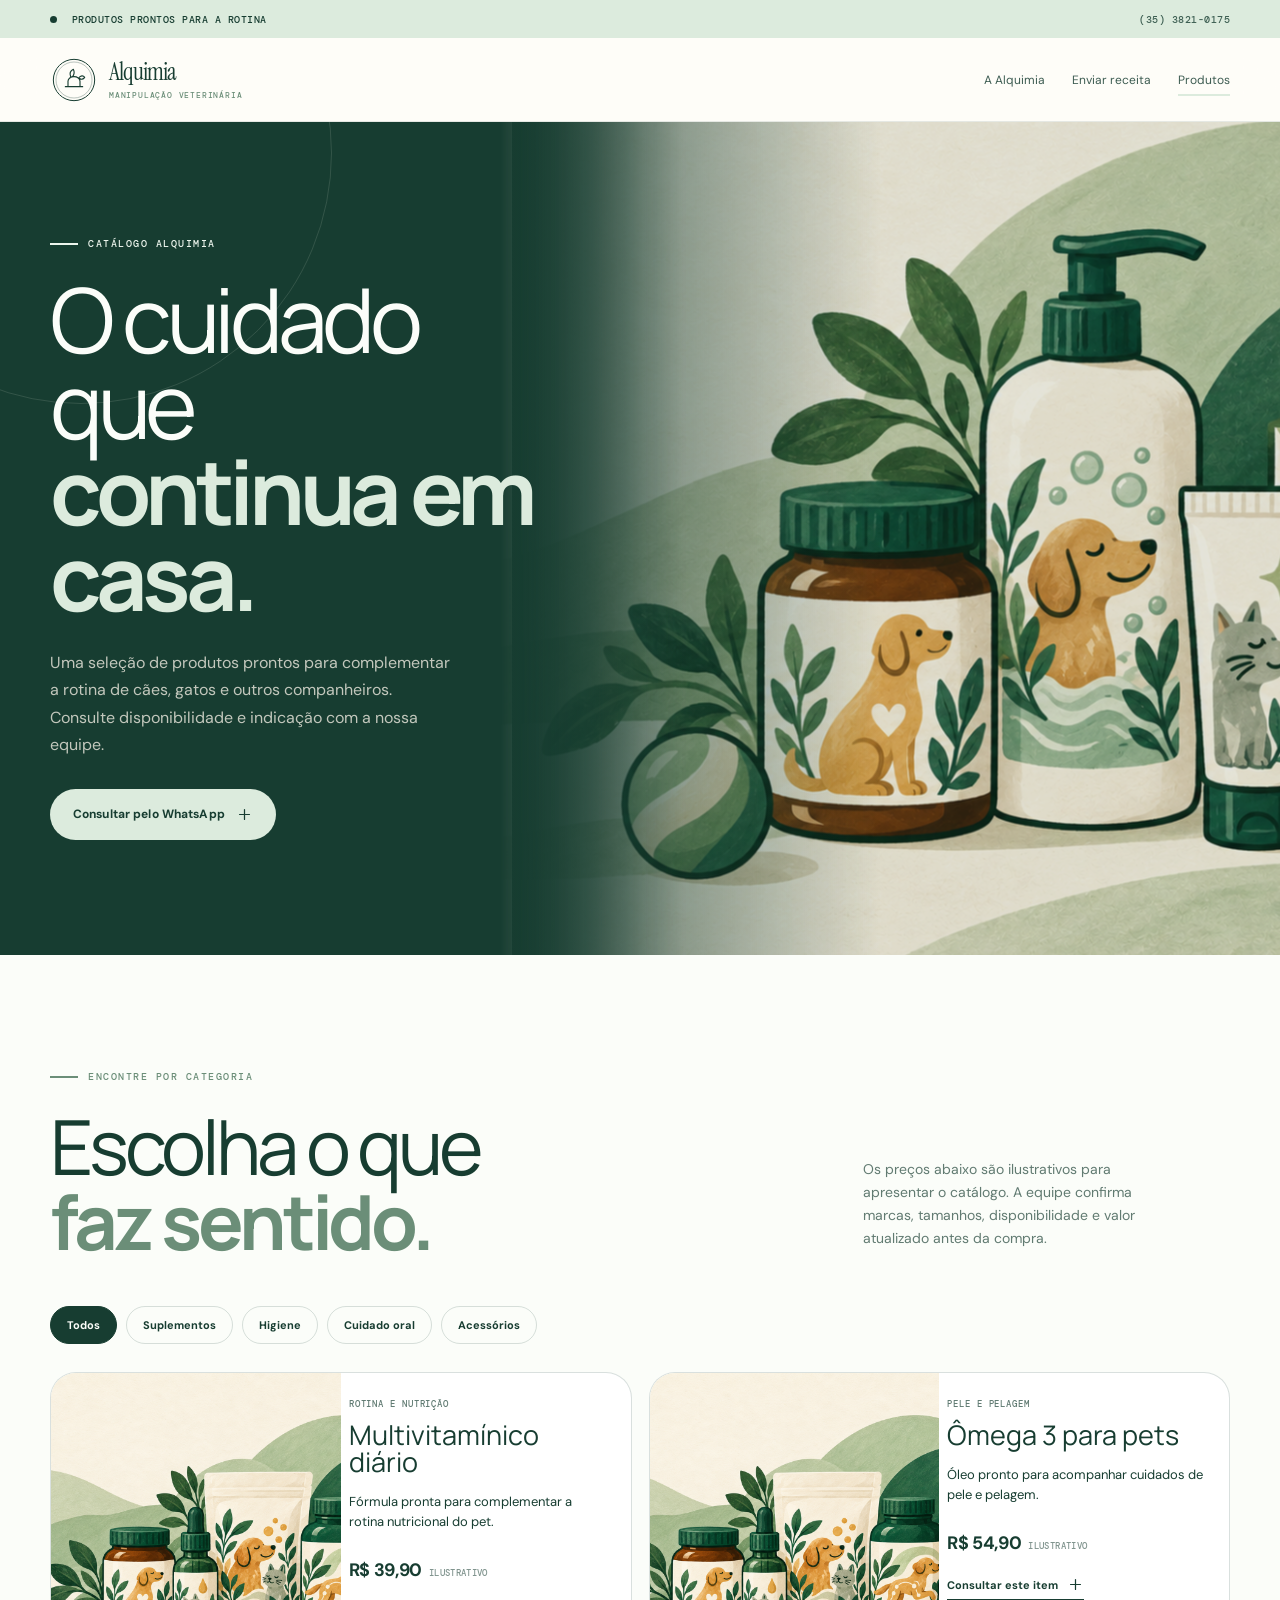
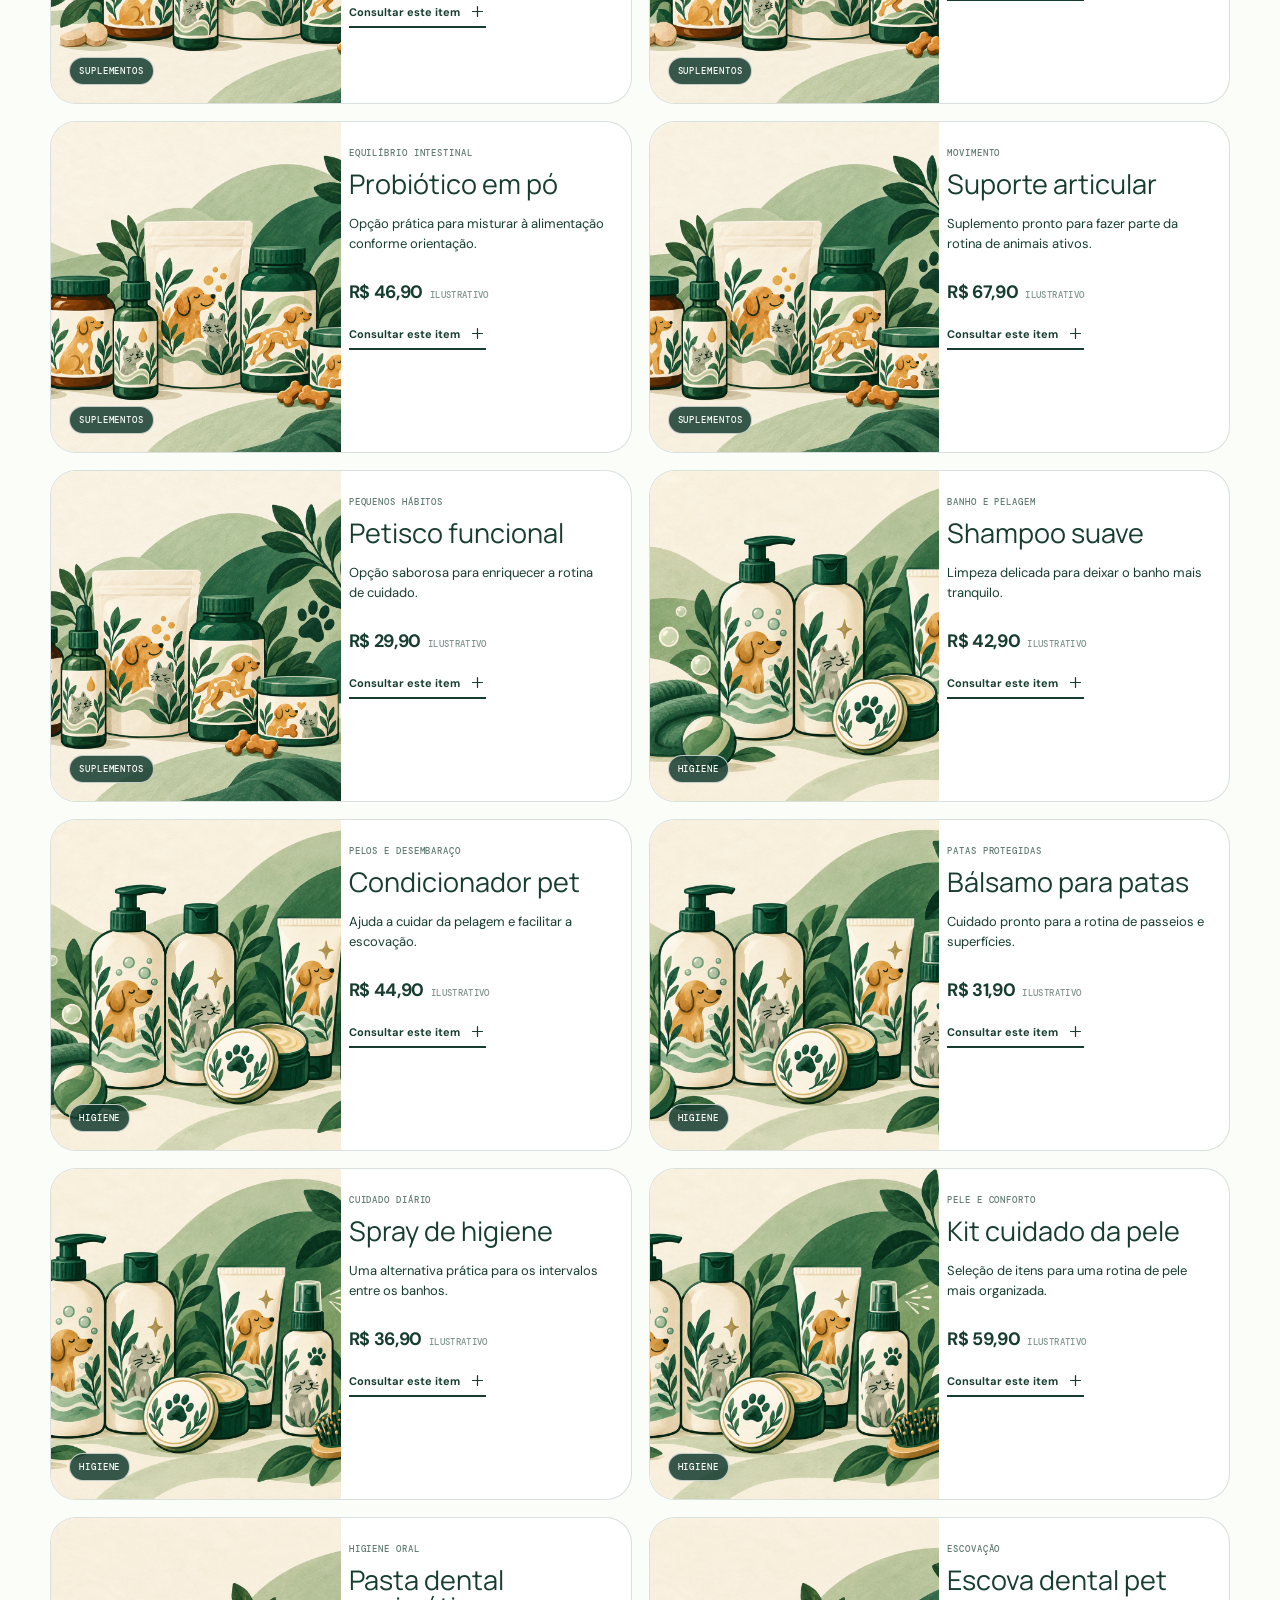
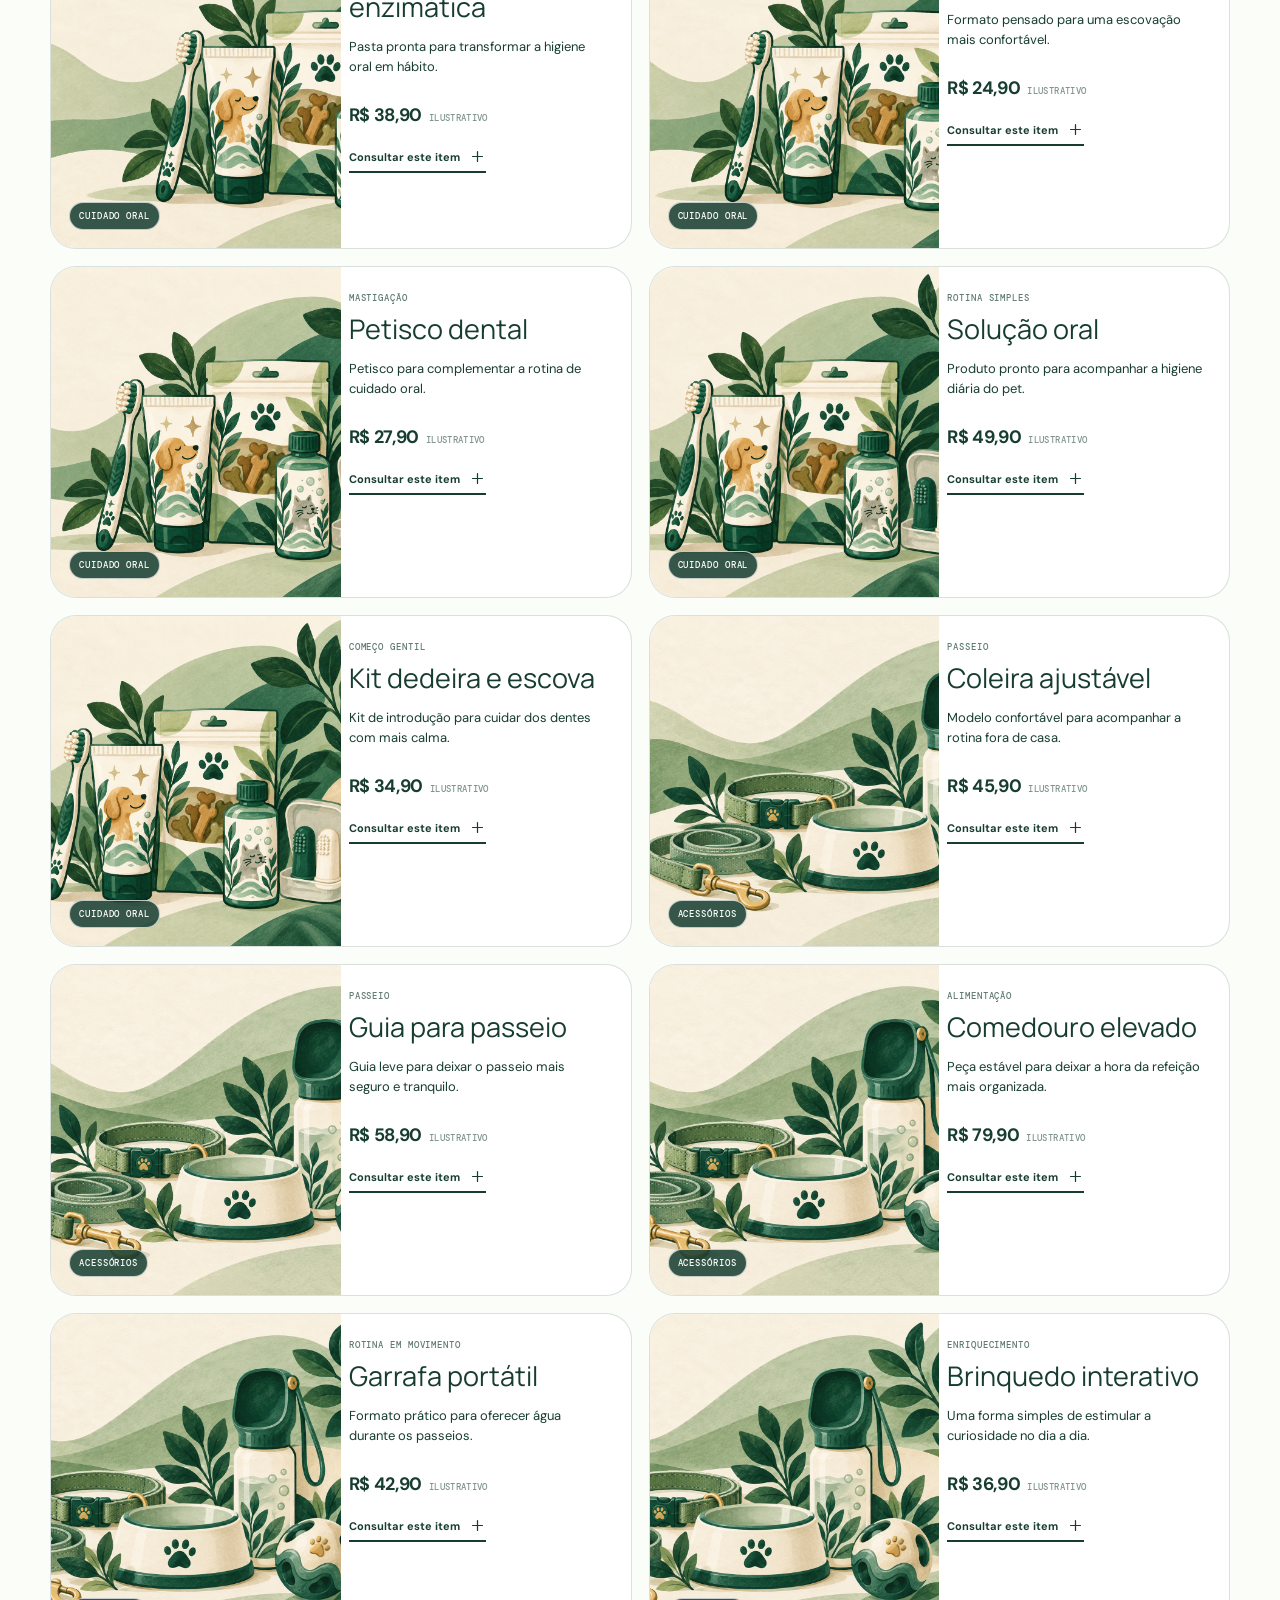
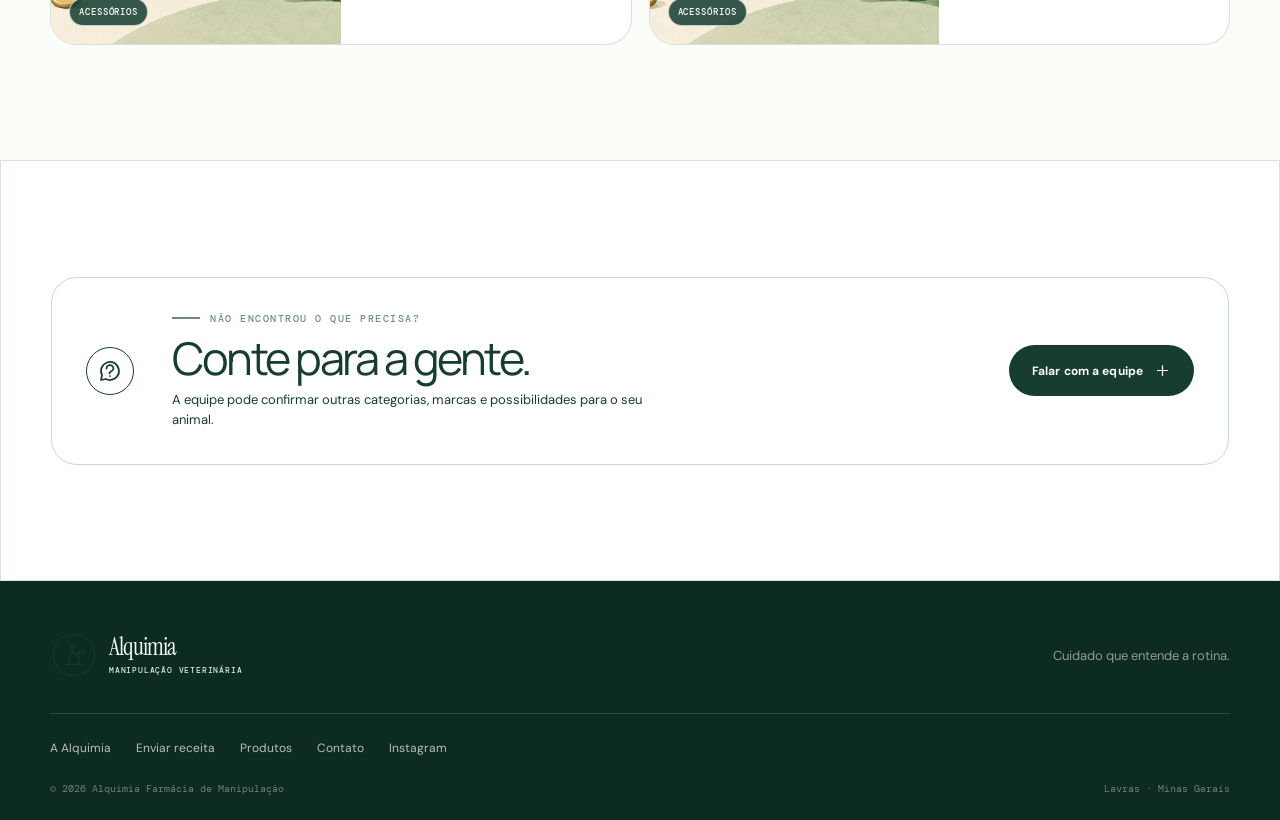
==== commit 995ff914: "Fix static asset paths for GitHub Pages" ====
--- a/produtos.html
+++ b/produtos.html
@@ -14,29 +14,29 @@
     <header class="site-header"><a class="brand" href="index.html" aria-label="Alquimia, início"><span class="brand__mark" aria-hidden="true"><svg viewBox="0 0 72 72"><circle cx="36" cy="36" r="31" fill="none" stroke="currentColor" stroke-width="1.5"/><circle cx="36" cy="36" r="27" fill="none" stroke="currentColor" stroke-width=".7" opacity=".65"/><path d="M23 46h26M27 46v-8c0-4 4-7 9-7s9 3 9 7v8M31 31c-2-5 0-9 4-11 2 4 2 7-1 11M43 33c3-4 7-4 9-1-2 3-5 4-9 1Z" fill="none" stroke="currentColor" stroke-width="1.7" stroke-linecap="round" stroke-linejoin="round"/></svg></span><span class="brand__words"><strong>Alquimia</strong><small>Manipulação veterinária</small></span></a><button class="menu-toggle" type="button" aria-label="Abrir menu" aria-expanded="false" aria-controls="site-nav" data-menu-toggle><span class="sr-only">Abrir menu</span><span></span><span></span></button><nav class="site-nav" id="site-nav" aria-label="Navegação principal" data-nav><a href="index.html#sobre">A Alquimia</a><a href="index.html#receita">Enviar receita</a><a class="is-current" href="produtos.html">Produtos</a></nav></header>
 
     <main id="conteudo">
-      <section class="catalog-hero"><div class="catalog-hero__copy reveal"><p class="eyebrow eyebrow--light"><span></span> Catálogo Alquimia</p><h1>O cuidado que<br /><em>continua em casa.</em></h1><p>Uma seleção de produtos prontos para complementar a rotina de cães, gatos e outros companheiros. Consulte disponibilidade e indicação com a nossa equipe.</p><a class="button button--coral" href="https://wa.me/553538210175?text=Ol%C3%A1%2C%20Alquimia%21%20Gostaria%20de%20consultar%20os%20produtos%20prontos%20dispon%C3%ADveis." target="_blank" rel="noreferrer">Consultar pelo WhatsApp <span class="button__icon" aria-hidden="true"><svg viewBox="0 0 24 24"><path d="M12 5v14M5 12h14"/></svg></span></a></div><div class="catalog-hero__image interactive-media reveal reveal--delay" data-interactive-media><img src="assets/ready-products-v2.png" alt="Ilustração de produtos prontos para animais" /></div></section>
+      <section class="catalog-hero"><div class="catalog-hero__copy reveal"><p class="eyebrow eyebrow--light"><span></span> Catálogo Alquimia</p><h1>O cuidado que<br /><em>continua em casa.</em></h1><p>Uma seleção de produtos prontos para complementar a rotina de cães, gatos e outros companheiros. Consulte disponibilidade e indicação com a nossa equipe.</p><a class="button button--coral" href="https://wa.me/553538210175?text=Ol%C3%A1%2C%20Alquimia%21%20Gostaria%20de%20consultar%20os%20produtos%20prontos%20dispon%C3%ADveis." target="_blank" rel="noreferrer">Consultar pelo WhatsApp <span class="button__icon" aria-hidden="true"><svg viewBox="0 0 24 24"><path d="M12 5v14M5 12h14"/></svg></span></a></div><div class="catalog-hero__image interactive-media reveal reveal--delay" data-interactive-media><img src="ready-products-v2.png" alt="Ilustração de produtos prontos para animais" /></div></section>
 
       <section class="catalog section-pad"><div class="catalog__top reveal"><div><p class="eyebrow"><span></span> Encontre por categoria</p><h2>Escolha o que<br /><em>faz sentido.</em></h2></div><p>Os preços abaixo são ilustrativos para apresentar o catálogo. A equipe confirma marcas, tamanhos, disponibilidade e valor atualizado antes da compra.</p></div><div class="catalog-filters reveal reveal--delay" role="group" aria-label="Filtrar produtos"><button class="filter-button is-active" type="button" data-filter="all">Todos</button><button class="filter-button" type="button" data-filter="suplementos">Suplementos</button><button class="filter-button" type="button" data-filter="higiene">Higiene</button><button class="filter-button" type="button" data-filter="oral">Cuidado oral</button><button class="filter-button" type="button" data-filter="acessorios">Acessórios</button></div><div class="catalog-grid">
-        <article class="catalog-card catalog-card--coral reveal" data-category="suplementos"><div class="catalog-card__visual"><img class="product-photo" src="assets/products-supplements.png" alt="Ilustração de suplementos para cães e gatos" loading="lazy" /><span class="catalog-card__tag">SUPLEMENTOS</span></div><div class="catalog-card__content"><p class="catalog-card__category">Rotina e nutrição</p><h3>Multivitamínico diário</h3><p>Fórmula pronta para complementar a rotina nutricional do pet.</p><strong class="product-price">R$ 39,90 <small>ilustrativo</small></strong><button class="catalog-link" type="button" data-product="multivitamínico diário">Consultar este item <span class="button__icon" aria-hidden="true"><svg viewBox="0 0 24 24"><path d="M12 5v14M5 12h14"/></svg></span></button></div></article>
-        <article class="catalog-card catalog-card--coral reveal reveal--delay" data-category="suplementos"><div class="catalog-card__visual"><img class="product-photo" src="assets/products-supplements.png" alt="Ilustração de óleo de ômega para pets" loading="lazy" /><span class="catalog-card__tag">SUPLEMENTOS</span></div><div class="catalog-card__content"><p class="catalog-card__category">Pele e pelagem</p><h3>Ômega 3 para pets</h3><p>Óleo pronto para acompanhar cuidados de pele e pelagem.</p><strong class="product-price">R$ 54,90 <small>ilustrativo</small></strong><button class="catalog-link" type="button" data-product="ômega 3 para pets">Consultar este item <span class="button__icon" aria-hidden="true"><svg viewBox="0 0 24 24"><path d="M12 5v14M5 12h14"/></svg></span></button></div></article>
-        <article class="catalog-card catalog-card--coral reveal reveal--delay" data-category="suplementos"><div class="catalog-card__visual"><img class="product-photo" src="assets/products-supplements.png" alt="Ilustração de probiótico em pó para animais" loading="lazy" /><span class="catalog-card__tag">SUPLEMENTOS</span></div><div class="catalog-card__content"><p class="catalog-card__category">Equilíbrio intestinal</p><h3>Probiótico em pó</h3><p>Opção prática para misturar à alimentação conforme orientação.</p><strong class="product-price">R$ 46,90 <small>ilustrativo</small></strong><button class="catalog-link" type="button" data-product="probiótico em pó">Consultar este item <span class="button__icon" aria-hidden="true"><svg viewBox="0 0 24 24"><path d="M12 5v14M5 12h14"/></svg></span></button></div></article>
-        <article class="catalog-card catalog-card--coral reveal reveal--delay" data-category="suplementos"><div class="catalog-card__visual"><img class="product-photo" src="assets/products-supplements.png" alt="Ilustração de suplemento para articulações" loading="lazy" /><span class="catalog-card__tag">SUPLEMENTOS</span></div><div class="catalog-card__content"><p class="catalog-card__category">Movimento</p><h3>Suporte articular</h3><p>Suplemento pronto para fazer parte da rotina de animais ativos.</p><strong class="product-price">R$ 67,90 <small>ilustrativo</small></strong><button class="catalog-link" type="button" data-product="suporte articular">Consultar este item <span class="button__icon" aria-hidden="true"><svg viewBox="0 0 24 24"><path d="M12 5v14M5 12h14"/></svg></span></button></div></article>
-        <article class="catalog-card catalog-card--coral reveal reveal--delay" data-category="suplementos"><div class="catalog-card__visual"><img class="product-photo" src="assets/products-supplements.png" alt="Ilustração de petisco funcional para cães" loading="lazy" /><span class="catalog-card__tag">SUPLEMENTOS</span></div><div class="catalog-card__content"><p class="catalog-card__category">Pequenos hábitos</p><h3>Petisco funcional</h3><p>Opção saborosa para enriquecer a rotina de cuidado.</p><strong class="product-price">R$ 29,90 <small>ilustrativo</small></strong><button class="catalog-link" type="button" data-product="petisco funcional">Consultar este item <span class="button__icon" aria-hidden="true"><svg viewBox="0 0 24 24"><path d="M12 5v14M5 12h14"/></svg></span></button></div></article>
-        <article class="catalog-card catalog-card--yellow reveal" data-category="higiene"><div class="catalog-card__visual"><img class="product-photo" src="assets/products-hygiene.png" alt="Ilustração de shampoo suave para pets" loading="lazy" /><span class="catalog-card__tag">HIGIENE</span></div><div class="catalog-card__content"><p class="catalog-card__category">Banho e pelagem</p><h3>Shampoo suave</h3><p>Limpeza delicada para deixar o banho mais tranquilo.</p><strong class="product-price">R$ 42,90 <small>ilustrativo</small></strong><button class="catalog-link" type="button" data-product="shampoo suave">Consultar este item <span class="button__icon" aria-hidden="true"><svg viewBox="0 0 24 24"><path d="M12 5v14M5 12h14"/></svg></span></button></div></article>
-        <article class="catalog-card catalog-card--yellow reveal reveal--delay" data-category="higiene"><div class="catalog-card__visual"><img class="product-photo" src="assets/products-hygiene.png" alt="Ilustração de condicionador para cães e gatos" loading="lazy" /><span class="catalog-card__tag">HIGIENE</span></div><div class="catalog-card__content"><p class="catalog-card__category">Pelos e desembaraço</p><h3>Condicionador pet</h3><p>Ajuda a cuidar da pelagem e facilitar a escovação.</p><strong class="product-price">R$ 44,90 <small>ilustrativo</small></strong><button class="catalog-link" type="button" data-product="condicionador pet">Consultar este item <span class="button__icon" aria-hidden="true"><svg viewBox="0 0 24 24"><path d="M12 5v14M5 12h14"/></svg></span></button></div></article>
-        <article class="catalog-card catalog-card--yellow reveal reveal reveal--delay" data-category="higiene"><div class="catalog-card__visual"><img class="product-photo" src="assets/products-hygiene.png" alt="Ilustração de bálsamo para patas" loading="lazy" /><span class="catalog-card__tag">HIGIENE</span></div><div class="catalog-card__content"><p class="catalog-card__category">Patas protegidas</p><h3>Bálsamo para patas</h3><p>Cuidado pronto para a rotina de passeios e superfícies.</p><strong class="product-price">R$ 31,90 <small>ilustrativo</small></strong><button class="catalog-link" type="button" data-product="bálsamo para patas">Consultar este item <span class="button__icon" aria-hidden="true"><svg viewBox="0 0 24 24"><path d="M12 5v14M5 12h14"/></svg></span></button></div></article>
-        <article class="catalog-card catalog-card--yellow reveal reveal--delay" data-category="higiene"><div class="catalog-card__visual"><img class="product-photo" src="assets/products-hygiene.png" alt="Ilustração de spray de higiene para pets" loading="lazy" /><span class="catalog-card__tag">HIGIENE</span></div><div class="catalog-card__content"><p class="catalog-card__category">Cuidado diário</p><h3>Spray de higiene</h3><p>Uma alternativa prática para os intervalos entre os banhos.</p><strong class="product-price">R$ 36,90 <small>ilustrativo</small></strong><button class="catalog-link" type="button" data-product="spray de higiene">Consultar este item <span class="button__icon" aria-hidden="true"><svg viewBox="0 0 24 24"><path d="M12 5v14M5 12h14"/></svg></span></button></div></article>
-        <article class="catalog-card catalog-card--yellow reveal reveal--delay" data-category="higiene"><div class="catalog-card__visual"><img class="product-photo" src="assets/products-hygiene.png" alt="Ilustração de kit de cuidado da pele animal" loading="lazy" /><span class="catalog-card__tag">HIGIENE</span></div><div class="catalog-card__content"><p class="catalog-card__category">Pele e conforto</p><h3>Kit cuidado da pele</h3><p>Seleção de itens para uma rotina de pele mais organizada.</p><strong class="product-price">R$ 59,90 <small>ilustrativo</small></strong><button class="catalog-link" type="button" data-product="kit cuidado da pele">Consultar este item <span class="button__icon" aria-hidden="true"><svg viewBox="0 0 24 24"><path d="M12 5v14M5 12h14"/></svg></span></button></div></article>
-        <article class="catalog-card catalog-card--blue reveal" data-category="oral"><div class="catalog-card__visual"><img class="product-photo" src="assets/products-oral.png" alt="Ilustração de pasta dental enzimática pet" loading="lazy" /><span class="catalog-card__tag">CUIDADO ORAL</span></div><div class="catalog-card__content"><p class="catalog-card__category">Higiene oral</p><h3>Pasta dental enzimática</h3><p>Pasta pronta para transformar a higiene oral em hábito.</p><strong class="product-price">R$ 38,90 <small>ilustrativo</small></strong><button class="catalog-link" type="button" data-product="pasta dental enzimática">Consultar este item <span class="button__icon" aria-hidden="true"><svg viewBox="0 0 24 24"><path d="M12 5v14M5 12h14"/></svg></span></button></div></article>
-        <article class="catalog-card catalog-card--blue reveal reveal--delay" data-category="oral"><div class="catalog-card__visual"><img class="product-photo" src="assets/products-oral.png" alt="Ilustração de escova dental para animais" loading="lazy" /><span class="catalog-card__tag">CUIDADO ORAL</span></div><div class="catalog-card__content"><p class="catalog-card__category">Escovação</p><h3>Escova dental pet</h3><p>Formato pensado para uma escovação mais confortável.</p><strong class="product-price">R$ 24,90 <small>ilustrativo</small></strong><button class="catalog-link" type="button" data-product="escova dental pet">Consultar este item <span class="button__icon" aria-hidden="true"><svg viewBox="0 0 24 24"><path d="M12 5v14M5 12h14"/></svg></span></button></div></article>
-        <article class="catalog-card catalog-card--blue reveal reveal--delay" data-category="oral"><div class="catalog-card__visual"><img class="product-photo" src="assets/products-oral.png" alt="Ilustração de petisco dental para cães" loading="lazy" /><span class="catalog-card__tag">CUIDADO ORAL</span></div><div class="catalog-card__content"><p class="catalog-card__category">Mastigação</p><h3>Petisco dental</h3><p>Petisco para complementar a rotina de cuidado oral.</p><strong class="product-price">R$ 27,90 <small>ilustrativo</small></strong><button class="catalog-link" type="button" data-product="petisco dental">Consultar este item <span class="button__icon" aria-hidden="true"><svg viewBox="0 0 24 24"><path d="M12 5v14M5 12h14"/></svg></span></button></div></article>
-        <article class="catalog-card catalog-card--blue reveal reveal--delay" data-category="oral"><div class="catalog-card__visual"><img class="product-photo" src="assets/products-oral.png" alt="Ilustração de solução para higiene oral" loading="lazy" /><span class="catalog-card__tag">CUIDADO ORAL</span></div><div class="catalog-card__content"><p class="catalog-card__category">Rotina simples</p><h3>Solução oral</h3><p>Produto pronto para acompanhar a higiene diária do pet.</p><strong class="product-price">R$ 49,90 <small>ilustrativo</small></strong><button class="catalog-link" type="button" data-product="solução para higiene oral">Consultar este item <span class="button__icon" aria-hidden="true"><svg viewBox="0 0 24 24"><path d="M12 5v14M5 12h14"/></svg></span></button></div></article>
-        <article class="catalog-card catalog-card--blue reveal reveal--delay" data-category="oral"><div class="catalog-card__visual"><img class="product-photo" src="assets/products-oral.png" alt="Ilustração de kit de escova e dedeira" loading="lazy" /><span class="catalog-card__tag">CUIDADO ORAL</span></div><div class="catalog-card__content"><p class="catalog-card__category">Começo gentil</p><h3>Kit dedeira e escova</h3><p>Kit de introdução para cuidar dos dentes com mais calma.</p><strong class="product-price">R$ 34,90 <small>ilustrativo</small></strong><button class="catalog-link" type="button" data-product="kit dedeira e escova">Consultar este item <span class="button__icon" aria-hidden="true"><svg viewBox="0 0 24 24"><path d="M12 5v14M5 12h14"/></svg></span></button></div></article>
-        <article class="catalog-card catalog-card--lilac reveal" data-category="acessorios"><div class="catalog-card__visual"><img class="product-photo" src="assets/products-accessories.png" alt="Ilustração de coleira ajustável para pet" loading="lazy" /><span class="catalog-card__tag">ACESSÓRIOS</span></div><div class="catalog-card__content"><p class="catalog-card__category">Passeio</p><h3>Coleira ajustável</h3><p>Modelo confortável para acompanhar a rotina fora de casa.</p><strong class="product-price">R$ 45,90 <small>ilustrativo</small></strong><button class="catalog-link" type="button" data-product="coleira ajustável">Consultar este item <span class="button__icon" aria-hidden="true"><svg viewBox="0 0 24 24"><path d="M12 5v14M5 12h14"/></svg></span></button></div></article>
-        <article class="catalog-card catalog-card--lilac reveal reveal--delay" data-category="acessorios"><div class="catalog-card__visual"><img class="product-photo" src="assets/products-accessories.png" alt="Ilustração de guia para passeio com pets" loading="lazy" /><span class="catalog-card__tag">ACESSÓRIOS</span></div><div class="catalog-card__content"><p class="catalog-card__category">Passeio</p><h3>Guia para passeio</h3><p>Guia leve para deixar o passeio mais seguro e tranquilo.</p><strong class="product-price">R$ 58,90 <small>ilustrativo</small></strong><button class="catalog-link" type="button" data-product="guia para passeio">Consultar este item <span class="button__icon" aria-hidden="true"><svg viewBox="0 0 24 24"><path d="M12 5v14M5 12h14"/></svg></span></button></div></article>
-        <article class="catalog-card catalog-card--lilac reveal reveal--delay" data-category="acessorios"><div class="catalog-card__visual"><img class="product-photo" src="assets/products-accessories.png" alt="Ilustração de comedouro elevado para animais" loading="lazy" /><span class="catalog-card__tag">ACESSÓRIOS</span></div><div class="catalog-card__content"><p class="catalog-card__category">Alimentação</p><h3>Comedouro elevado</h3><p>Peça estável para deixar a hora da refeição mais organizada.</p><strong class="product-price">R$ 79,90 <small>ilustrativo</small></strong><button class="catalog-link" type="button" data-product="comedouro elevado">Consultar este item <span class="button__icon" aria-hidden="true"><svg viewBox="0 0 24 24"><path d="M12 5v14M5 12h14"/></svg></span></button></div></article>
-        <article class="catalog-card catalog-card--lilac reveal reveal--delay" data-category="acessorios"><div class="catalog-card__visual"><img class="product-photo" src="assets/products-accessories.png" alt="Ilustração de garrafa portátil para pets" loading="lazy" /><span class="catalog-card__tag">ACESSÓRIOS</span></div><div class="catalog-card__content"><p class="catalog-card__category">Rotina em movimento</p><h3>Garrafa portátil</h3><p>Formato prático para oferecer água durante os passeios.</p><strong class="product-price">R$ 42,90 <small>ilustrativo</small></strong><button class="catalog-link" type="button" data-product="garrafa portátil">Consultar este item <span class="button__icon" aria-hidden="true"><svg viewBox="0 0 24 24"><path d="M12 5v14M5 12h14"/></svg></span></button></div></article>
-        <article class="catalog-card catalog-card--lilac reveal reveal--delay" data-category="acessorios"><div class="catalog-card__visual"><img class="product-photo" src="assets/products-accessories.png" alt="Ilustração de brinquedo de enriquecimento" loading="lazy" /><span class="catalog-card__tag">ACESSÓRIOS</span></div><div class="catalog-card__content"><p class="catalog-card__category">Enriquecimento</p><h3>Brinquedo interativo</h3><p>Uma forma simples de estimular a curiosidade no dia a dia.</p><strong class="product-price">R$ 36,90 <small>ilustrativo</small></strong><button class="catalog-link" type="button" data-product="brinquedo interativo">Consultar este item <span class="button__icon" aria-hidden="true"><svg viewBox="0 0 24 24"><path d="M12 5v14M5 12h14"/></svg></span></button></div></article>
+        <article class="catalog-card catalog-card--coral reveal" data-category="suplementos"><div class="catalog-card__visual"><img class="product-photo" src="products-supplements.png" alt="Ilustração de suplementos para cães e gatos" loading="lazy" /><span class="catalog-card__tag">SUPLEMENTOS</span></div><div class="catalog-card__content"><p class="catalog-card__category">Rotina e nutrição</p><h3>Multivitamínico diário</h3><p>Fórmula pronta para complementar a rotina nutricional do pet.</p><strong class="product-price">R$ 39,90 <small>ilustrativo</small></strong><button class="catalog-link" type="button" data-product="multivitamínico diário">Consultar este item <span class="button__icon" aria-hidden="true"><svg viewBox="0 0 24 24"><path d="M12 5v14M5 12h14"/></svg></span></button></div></article>
+        <article class="catalog-card catalog-card--coral reveal reveal--delay" data-category="suplementos"><div class="catalog-card__visual"><img class="product-photo" src="products-supplements.png" alt="Ilustração de óleo de ômega para pets" loading="lazy" /><span class="catalog-card__tag">SUPLEMENTOS</span></div><div class="catalog-card__content"><p class="catalog-card__category">Pele e pelagem</p><h3>Ômega 3 para pets</h3><p>Óleo pronto para acompanhar cuidados de pele e pelagem.</p><strong class="product-price">R$ 54,90 <small>ilustrativo</small></strong><button class="catalog-link" type="button" data-product="ômega 3 para pets">Consultar este item <span class="button__icon" aria-hidden="true"><svg viewBox="0 0 24 24"><path d="M12 5v14M5 12h14"/></svg></span></button></div></article>
+        <article class="catalog-card catalog-card--coral reveal reveal--delay" data-category="suplementos"><div class="catalog-card__visual"><img class="product-photo" src="products-supplements.png" alt="Ilustração de probiótico em pó para animais" loading="lazy" /><span class="catalog-card__tag">SUPLEMENTOS</span></div><div class="catalog-card__content"><p class="catalog-card__category">Equilíbrio intestinal</p><h3>Probiótico em pó</h3><p>Opção prática para misturar à alimentação conforme orientação.</p><strong class="product-price">R$ 46,90 <small>ilustrativo</small></strong><button class="catalog-link" type="button" data-product="probiótico em pó">Consultar este item <span class="button__icon" aria-hidden="true"><svg viewBox="0 0 24 24"><path d="M12 5v14M5 12h14"/></svg></span></button></div></article>
+        <article class="catalog-card catalog-card--coral reveal reveal--delay" data-category="suplementos"><div class="catalog-card__visual"><img class="product-photo" src="products-supplements.png" alt="Ilustração de suplemento para articulações" loading="lazy" /><span class="catalog-card__tag">SUPLEMENTOS</span></div><div class="catalog-card__content"><p class="catalog-card__category">Movimento</p><h3>Suporte articular</h3><p>Suplemento pronto para fazer parte da rotina de animais ativos.</p><strong class="product-price">R$ 67,90 <small>ilustrativo</small></strong><button class="catalog-link" type="button" data-product="suporte articular">Consultar este item <span class="button__icon" aria-hidden="true"><svg viewBox="0 0 24 24"><path d="M12 5v14M5 12h14"/></svg></span></button></div></article>
+        <article class="catalog-card catalog-card--coral reveal reveal--delay" data-category="suplementos"><div class="catalog-card__visual"><img class="product-photo" src="products-supplements.png" alt="Ilustração de petisco funcional para cães" loading="lazy" /><span class="catalog-card__tag">SUPLEMENTOS</span></div><div class="catalog-card__content"><p class="catalog-card__category">Pequenos hábitos</p><h3>Petisco funcional</h3><p>Opção saborosa para enriquecer a rotina de cuidado.</p><strong class="product-price">R$ 29,90 <small>ilustrativo</small></strong><button class="catalog-link" type="button" data-product="petisco funcional">Consultar este item <span class="button__icon" aria-hidden="true"><svg viewBox="0 0 24 24"><path d="M12 5v14M5 12h14"/></svg></span></button></div></article>
+        <article class="catalog-card catalog-card--yellow reveal" data-category="higiene"><div class="catalog-card__visual"><img class="product-photo" src="products-hygiene.png" alt="Ilustração de shampoo suave para pets" loading="lazy" /><span class="catalog-card__tag">HIGIENE</span></div><div class="catalog-card__content"><p class="catalog-card__category">Banho e pelagem</p><h3>Shampoo suave</h3><p>Limpeza delicada para deixar o banho mais tranquilo.</p><strong class="product-price">R$ 42,90 <small>ilustrativo</small></strong><button class="catalog-link" type="button" data-product="shampoo suave">Consultar este item <span class="button__icon" aria-hidden="true"><svg viewBox="0 0 24 24"><path d="M12 5v14M5 12h14"/></svg></span></button></div></article>
+        <article class="catalog-card catalog-card--yellow reveal reveal--delay" data-category="higiene"><div class="catalog-card__visual"><img class="product-photo" src="products-hygiene.png" alt="Ilustração de condicionador para cães e gatos" loading="lazy" /><span class="catalog-card__tag">HIGIENE</span></div><div class="catalog-card__content"><p class="catalog-card__category">Pelos e desembaraço</p><h3>Condicionador pet</h3><p>Ajuda a cuidar da pelagem e facilitar a escovação.</p><strong class="product-price">R$ 44,90 <small>ilustrativo</small></strong><button class="catalog-link" type="button" data-product="condicionador pet">Consultar este item <span class="button__icon" aria-hidden="true"><svg viewBox="0 0 24 24"><path d="M12 5v14M5 12h14"/></svg></span></button></div></article>
+        <article class="catalog-card catalog-card--yellow reveal reveal reveal--delay" data-category="higiene"><div class="catalog-card__visual"><img class="product-photo" src="products-hygiene.png" alt="Ilustração de bálsamo para patas" loading="lazy" /><span class="catalog-card__tag">HIGIENE</span></div><div class="catalog-card__content"><p class="catalog-card__category">Patas protegidas</p><h3>Bálsamo para patas</h3><p>Cuidado pronto para a rotina de passeios e superfícies.</p><strong class="product-price">R$ 31,90 <small>ilustrativo</small></strong><button class="catalog-link" type="button" data-product="bálsamo para patas">Consultar este item <span class="button__icon" aria-hidden="true"><svg viewBox="0 0 24 24"><path d="M12 5v14M5 12h14"/></svg></span></button></div></article>
+        <article class="catalog-card catalog-card--yellow reveal reveal--delay" data-category="higiene"><div class="catalog-card__visual"><img class="product-photo" src="products-hygiene.png" alt="Ilustração de spray de higiene para pets" loading="lazy" /><span class="catalog-card__tag">HIGIENE</span></div><div class="catalog-card__content"><p class="catalog-card__category">Cuidado diário</p><h3>Spray de higiene</h3><p>Uma alternativa prática para os intervalos entre os banhos.</p><strong class="product-price">R$ 36,90 <small>ilustrativo</small></strong><button class="catalog-link" type="button" data-product="spray de higiene">Consultar este item <span class="button__icon" aria-hidden="true"><svg viewBox="0 0 24 24"><path d="M12 5v14M5 12h14"/></svg></span></button></div></article>
+        <article class="catalog-card catalog-card--yellow reveal reveal--delay" data-category="higiene"><div class="catalog-card__visual"><img class="product-photo" src="products-hygiene.png" alt="Ilustração de kit de cuidado da pele animal" loading="lazy" /><span class="catalog-card__tag">HIGIENE</span></div><div class="catalog-card__content"><p class="catalog-card__category">Pele e conforto</p><h3>Kit cuidado da pele</h3><p>Seleção de itens para uma rotina de pele mais organizada.</p><strong class="product-price">R$ 59,90 <small>ilustrativo</small></strong><button class="catalog-link" type="button" data-product="kit cuidado da pele">Consultar este item <span class="button__icon" aria-hidden="true"><svg viewBox="0 0 24 24"><path d="M12 5v14M5 12h14"/></svg></span></button></div></article>
+        <article class="catalog-card catalog-card--blue reveal" data-category="oral"><div class="catalog-card__visual"><img class="product-photo" src="products-oral.png" alt="Ilustração de pasta dental enzimática pet" loading="lazy" /><span class="catalog-card__tag">CUIDADO ORAL</span></div><div class="catalog-card__content"><p class="catalog-card__category">Higiene oral</p><h3>Pasta dental enzimática</h3><p>Pasta pronta para transformar a higiene oral em hábito.</p><strong class="product-price">R$ 38,90 <small>ilustrativo</small></strong><button class="catalog-link" type="button" data-product="pasta dental enzimática">Consultar este item <span class="button__icon" aria-hidden="true"><svg viewBox="0 0 24 24"><path d="M12 5v14M5 12h14"/></svg></span></button></div></article>
+        <article class="catalog-card catalog-card--blue reveal reveal--delay" data-category="oral"><div class="catalog-card__visual"><img class="product-photo" src="products-oral.png" alt="Ilustração de escova dental para animais" loading="lazy" /><span class="catalog-card__tag">CUIDADO ORAL</span></div><div class="catalog-card__content"><p class="catalog-card__category">Escovação</p><h3>Escova dental pet</h3><p>Formato pensado para uma escovação mais confortável.</p><strong class="product-price">R$ 24,90 <small>ilustrativo</small></strong><button class="catalog-link" type="button" data-product="escova dental pet">Consultar este item <span class="button__icon" aria-hidden="true"><svg viewBox="0 0 24 24"><path d="M12 5v14M5 12h14"/></svg></span></button></div></article>
+        <article class="catalog-card catalog-card--blue reveal reveal--delay" data-category="oral"><div class="catalog-card__visual"><img class="product-photo" src="products-oral.png" alt="Ilustração de petisco dental para cães" loading="lazy" /><span class="catalog-card__tag">CUIDADO ORAL</span></div><div class="catalog-card__content"><p class="catalog-card__category">Mastigação</p><h3>Petisco dental</h3><p>Petisco para complementar a rotina de cuidado oral.</p><strong class="product-price">R$ 27,90 <small>ilustrativo</small></strong><button class="catalog-link" type="button" data-product="petisco dental">Consultar este item <span class="button__icon" aria-hidden="true"><svg viewBox="0 0 24 24"><path d="M12 5v14M5 12h14"/></svg></span></button></div></article>
+        <article class="catalog-card catalog-card--blue reveal reveal--delay" data-category="oral"><div class="catalog-card__visual"><img class="product-photo" src="products-oral.png" alt="Ilustração de solução para higiene oral" loading="lazy" /><span class="catalog-card__tag">CUIDADO ORAL</span></div><div class="catalog-card__content"><p class="catalog-card__category">Rotina simples</p><h3>Solução oral</h3><p>Produto pronto para acompanhar a higiene diária do pet.</p><strong class="product-price">R$ 49,90 <small>ilustrativo</small></strong><button class="catalog-link" type="button" data-product="solução para higiene oral">Consultar este item <span class="button__icon" aria-hidden="true"><svg viewBox="0 0 24 24"><path d="M12 5v14M5 12h14"/></svg></span></button></div></article>
+        <article class="catalog-card catalog-card--blue reveal reveal--delay" data-category="oral"><div class="catalog-card__visual"><img class="product-photo" src="products-oral.png" alt="Ilustração de kit de escova e dedeira" loading="lazy" /><span class="catalog-card__tag">CUIDADO ORAL</span></div><div class="catalog-card__content"><p class="catalog-card__category">Começo gentil</p><h3>Kit dedeira e escova</h3><p>Kit de introdução para cuidar dos dentes com mais calma.</p><strong class="product-price">R$ 34,90 <small>ilustrativo</small></strong><button class="catalog-link" type="button" data-product="kit dedeira e escova">Consultar este item <span class="button__icon" aria-hidden="true"><svg viewBox="0 0 24 24"><path d="M12 5v14M5 12h14"/></svg></span></button></div></article>
+        <article class="catalog-card catalog-card--lilac reveal" data-category="acessorios"><div class="catalog-card__visual"><img class="product-photo" src="products-accessories.png" alt="Ilustração de coleira ajustável para pet" loading="lazy" /><span class="catalog-card__tag">ACESSÓRIOS</span></div><div class="catalog-card__content"><p class="catalog-card__category">Passeio</p><h3>Coleira ajustável</h3><p>Modelo confortável para acompanhar a rotina fora de casa.</p><strong class="product-price">R$ 45,90 <small>ilustrativo</small></strong><button class="catalog-link" type="button" data-product="coleira ajustável">Consultar este item <span class="button__icon" aria-hidden="true"><svg viewBox="0 0 24 24"><path d="M12 5v14M5 12h14"/></svg></span></button></div></article>
+        <article class="catalog-card catalog-card--lilac reveal reveal--delay" data-category="acessorios"><div class="catalog-card__visual"><img class="product-photo" src="products-accessories.png" alt="Ilustração de guia para passeio com pets" loading="lazy" /><span class="catalog-card__tag">ACESSÓRIOS</span></div><div class="catalog-card__content"><p class="catalog-card__category">Passeio</p><h3>Guia para passeio</h3><p>Guia leve para deixar o passeio mais seguro e tranquilo.</p><strong class="product-price">R$ 58,90 <small>ilustrativo</small></strong><button class="catalog-link" type="button" data-product="guia para passeio">Consultar este item <span class="button__icon" aria-hidden="true"><svg viewBox="0 0 24 24"><path d="M12 5v14M5 12h14"/></svg></span></button></div></article>
+        <article class="catalog-card catalog-card--lilac reveal reveal--delay" data-category="acessorios"><div class="catalog-card__visual"><img class="product-photo" src="products-accessories.png" alt="Ilustração de comedouro elevado para animais" loading="lazy" /><span class="catalog-card__tag">ACESSÓRIOS</span></div><div class="catalog-card__content"><p class="catalog-card__category">Alimentação</p><h3>Comedouro elevado</h3><p>Peça estável para deixar a hora da refeição mais organizada.</p><strong class="product-price">R$ 79,90 <small>ilustrativo</small></strong><button class="catalog-link" type="button" data-product="comedouro elevado">Consultar este item <span class="button__icon" aria-hidden="true"><svg viewBox="0 0 24 24"><path d="M12 5v14M5 12h14"/></svg></span></button></div></article>
+        <article class="catalog-card catalog-card--lilac reveal reveal--delay" data-category="acessorios"><div class="catalog-card__visual"><img class="product-photo" src="products-accessories.png" alt="Ilustração de garrafa portátil para pets" loading="lazy" /><span class="catalog-card__tag">ACESSÓRIOS</span></div><div class="catalog-card__content"><p class="catalog-card__category">Rotina em movimento</p><h3>Garrafa portátil</h3><p>Formato prático para oferecer água durante os passeios.</p><strong class="product-price">R$ 42,90 <small>ilustrativo</small></strong><button class="catalog-link" type="button" data-product="garrafa portátil">Consultar este item <span class="button__icon" aria-hidden="true"><svg viewBox="0 0 24 24"><path d="M12 5v14M5 12h14"/></svg></span></button></div></article>
+        <article class="catalog-card catalog-card--lilac reveal reveal--delay" data-category="acessorios"><div class="catalog-card__visual"><img class="product-photo" src="products-accessories.png" alt="Ilustração de brinquedo de enriquecimento" loading="lazy" /><span class="catalog-card__tag">ACESSÓRIOS</span></div><div class="catalog-card__content"><p class="catalog-card__category">Enriquecimento</p><h3>Brinquedo interativo</h3><p>Uma forma simples de estimular a curiosidade no dia a dia.</p><strong class="product-price">R$ 36,90 <small>ilustrativo</small></strong><button class="catalog-link" type="button" data-product="brinquedo interativo">Consultar este item <span class="button__icon" aria-hidden="true"><svg viewBox="0 0 24 24"><path d="M12 5v14M5 12h14"/></svg></span></button></div></article>
       </div><div class="catalog-empty" data-catalog-empty hidden>Nenhuma categoria encontrada. Fale com a equipe para descobrir outras opções.</div></section>
 
       <section class="catalog-help section-pad"><div class="catalog-help__inner reveal"><span class="help-icon" aria-hidden="true"><svg viewBox="0 0 24 24"><path d="M12 21a9 9 0 1 0-8-4.8L3 21l4.8-1A9 9 0 0 0 12 21Z"/><path d="M8.5 9.5a3.5 3.5 0 0 1 7 0c0 2-2 2.4-3.2 3.4-.5.4-.8.8-.8 1.6M12 17h.01"/></svg></span><div><p class="eyebrow"><span></span> Não encontrou o que precisa?</p><h2>Conte para a gente.</h2><p>A equipe pode confirmar outras categorias, marcas e possibilidades para o seu animal.</p></div><a class="button button--dark" href="https://wa.me/553538210175?text=Ol%C3%A1%2C%20Alquimia%21%20N%C3%A3o%20encontrei%20o%20que%20procuro%20no%20cat%C3%A1logo%20e%20gostaria%20de%20uma%20orienta%C3%A7%C3%A3o." target="_blank" rel="noreferrer">Falar com a equipe <span class="button__icon" aria-hidden="true"><svg viewBox="0 0 24 24"><path d="M12 5v14M5 12h14"/></svg></span></a></div></section>
@@ -46,3 +46,4 @@
     <script src="script.js" defer></script>
   </body>
 </html>
+
